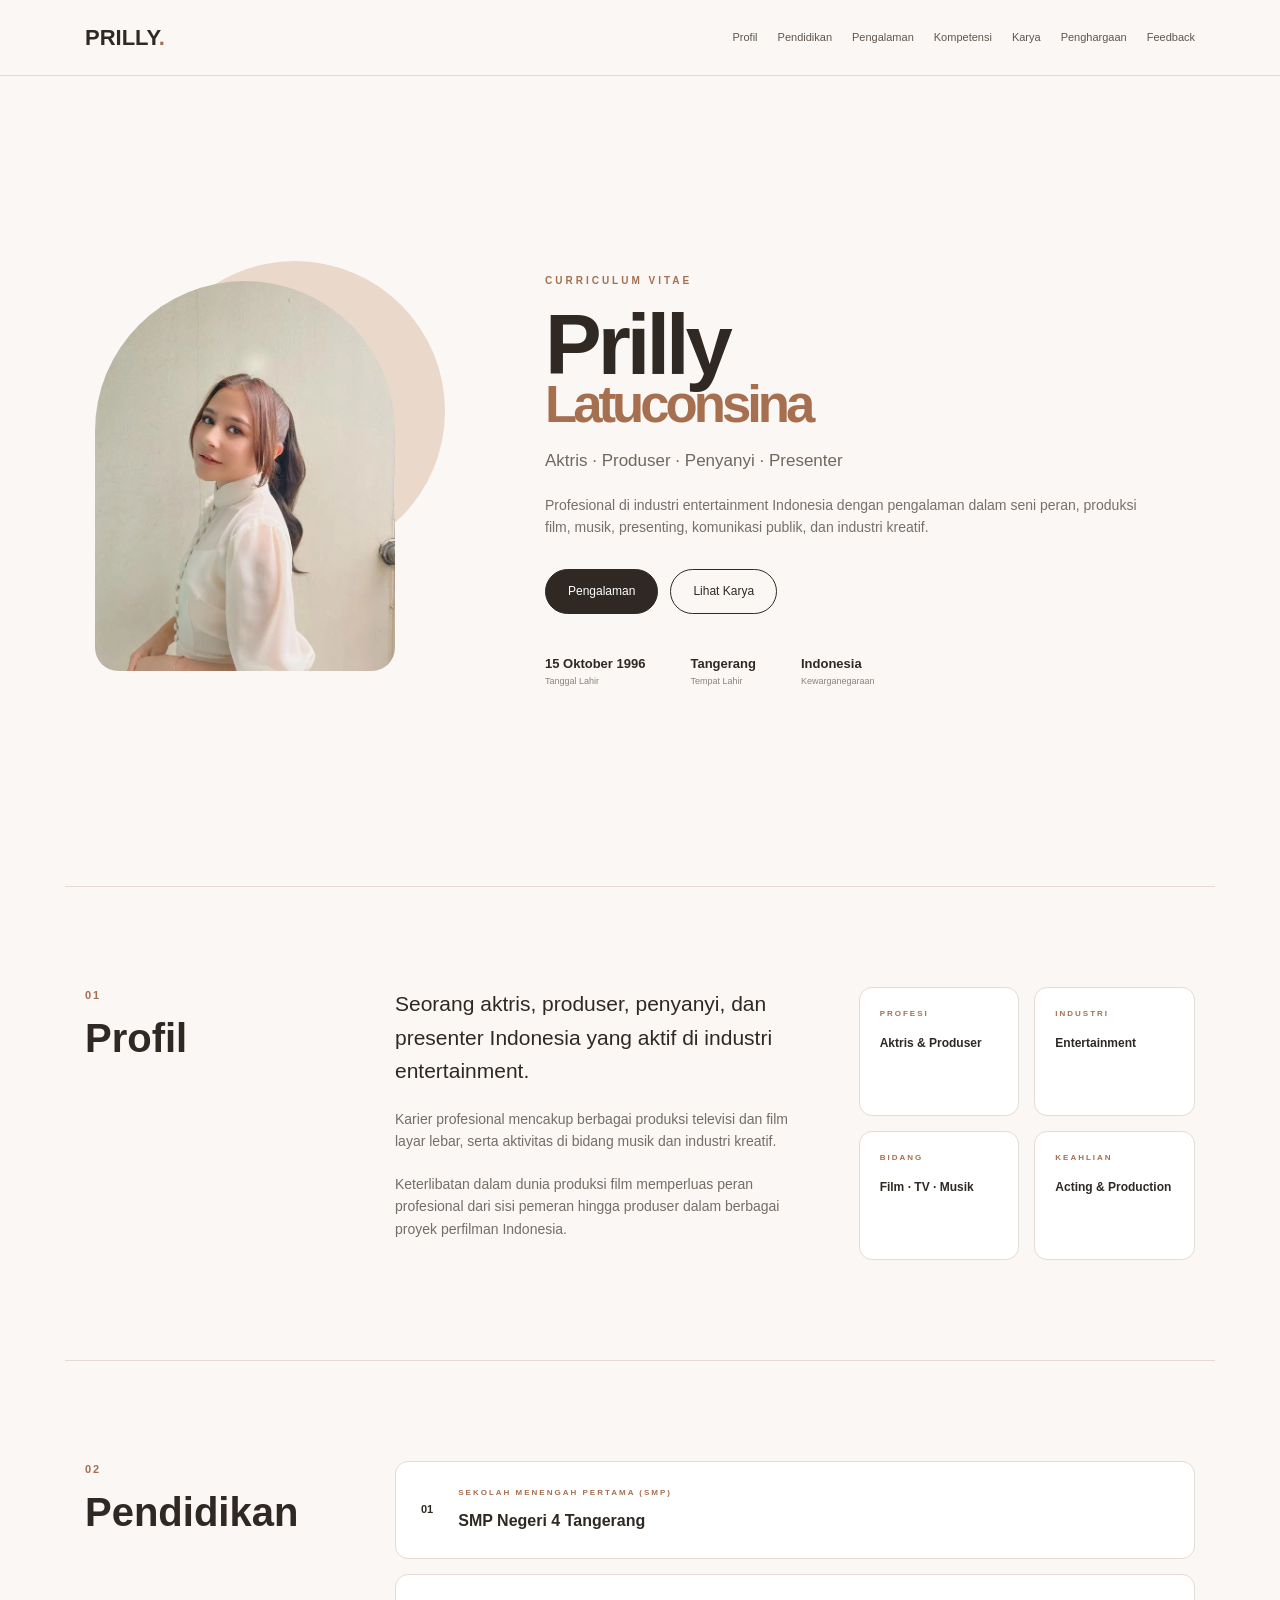
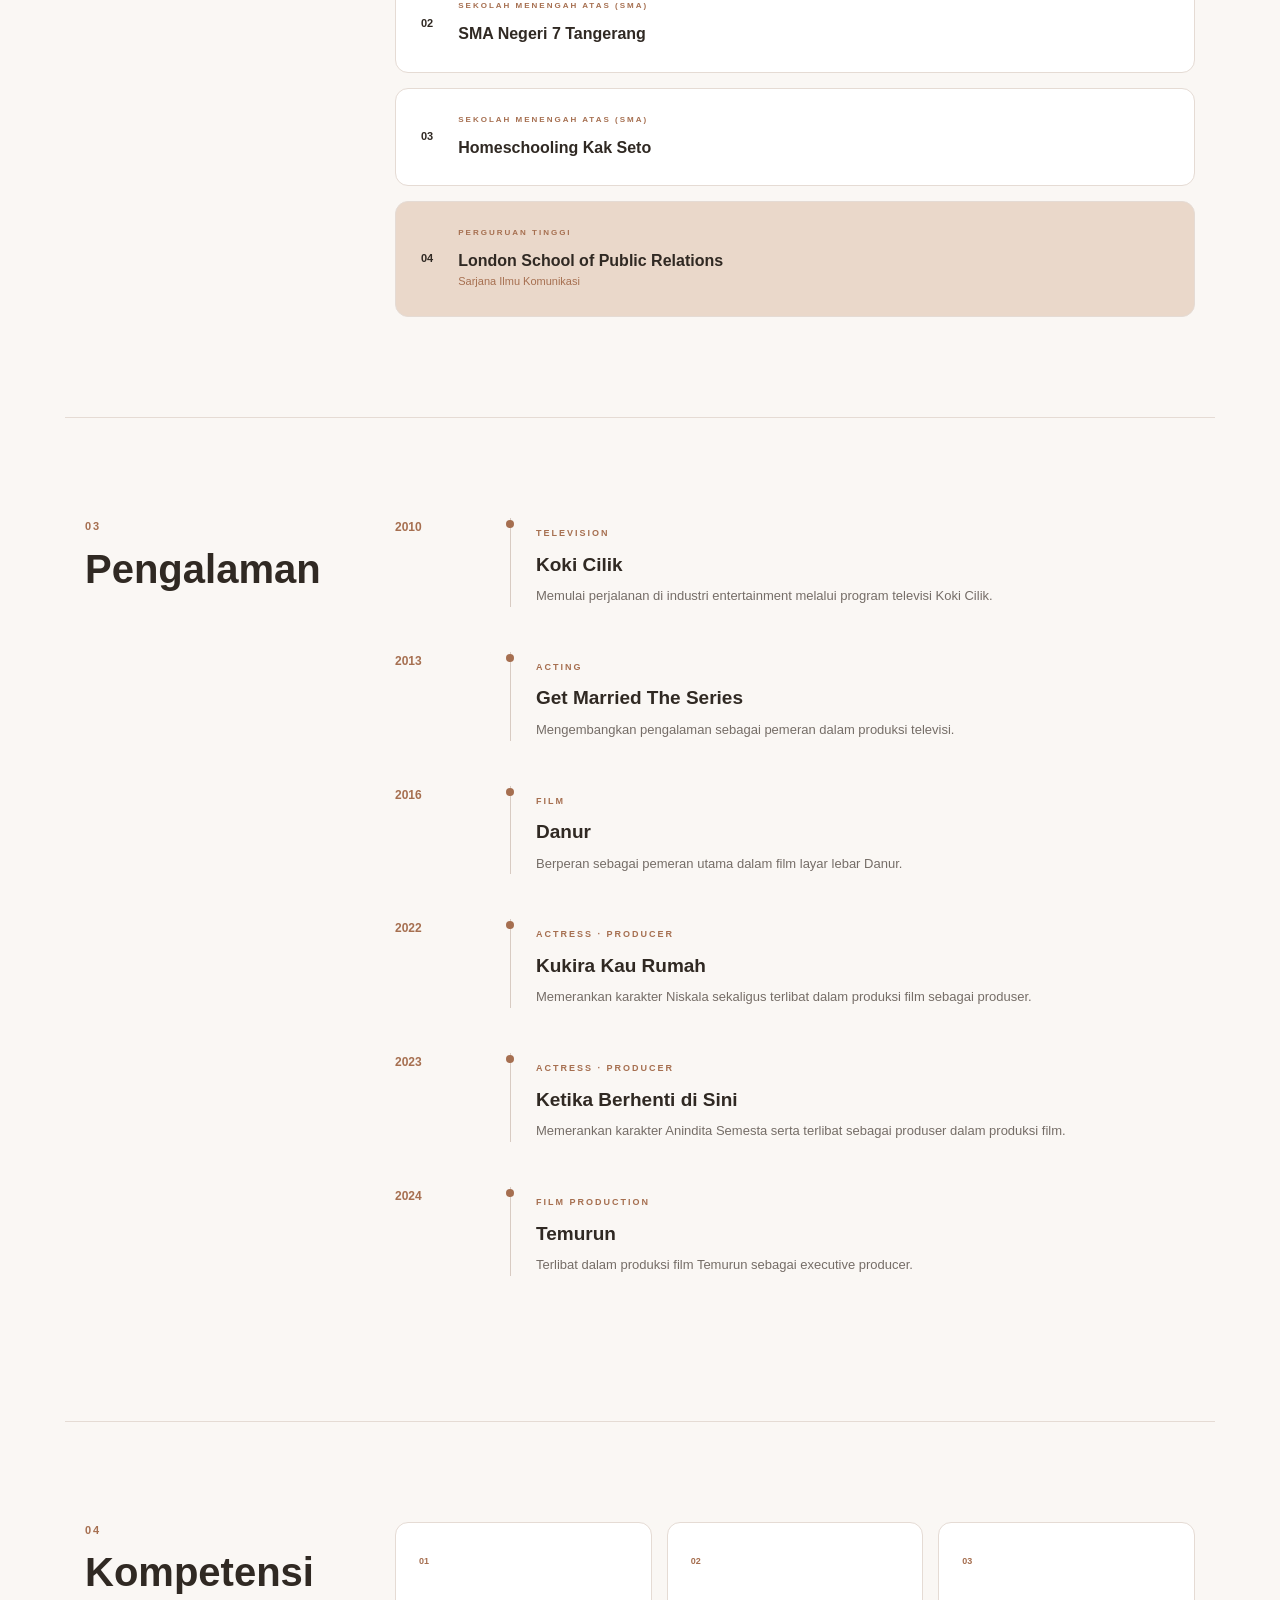
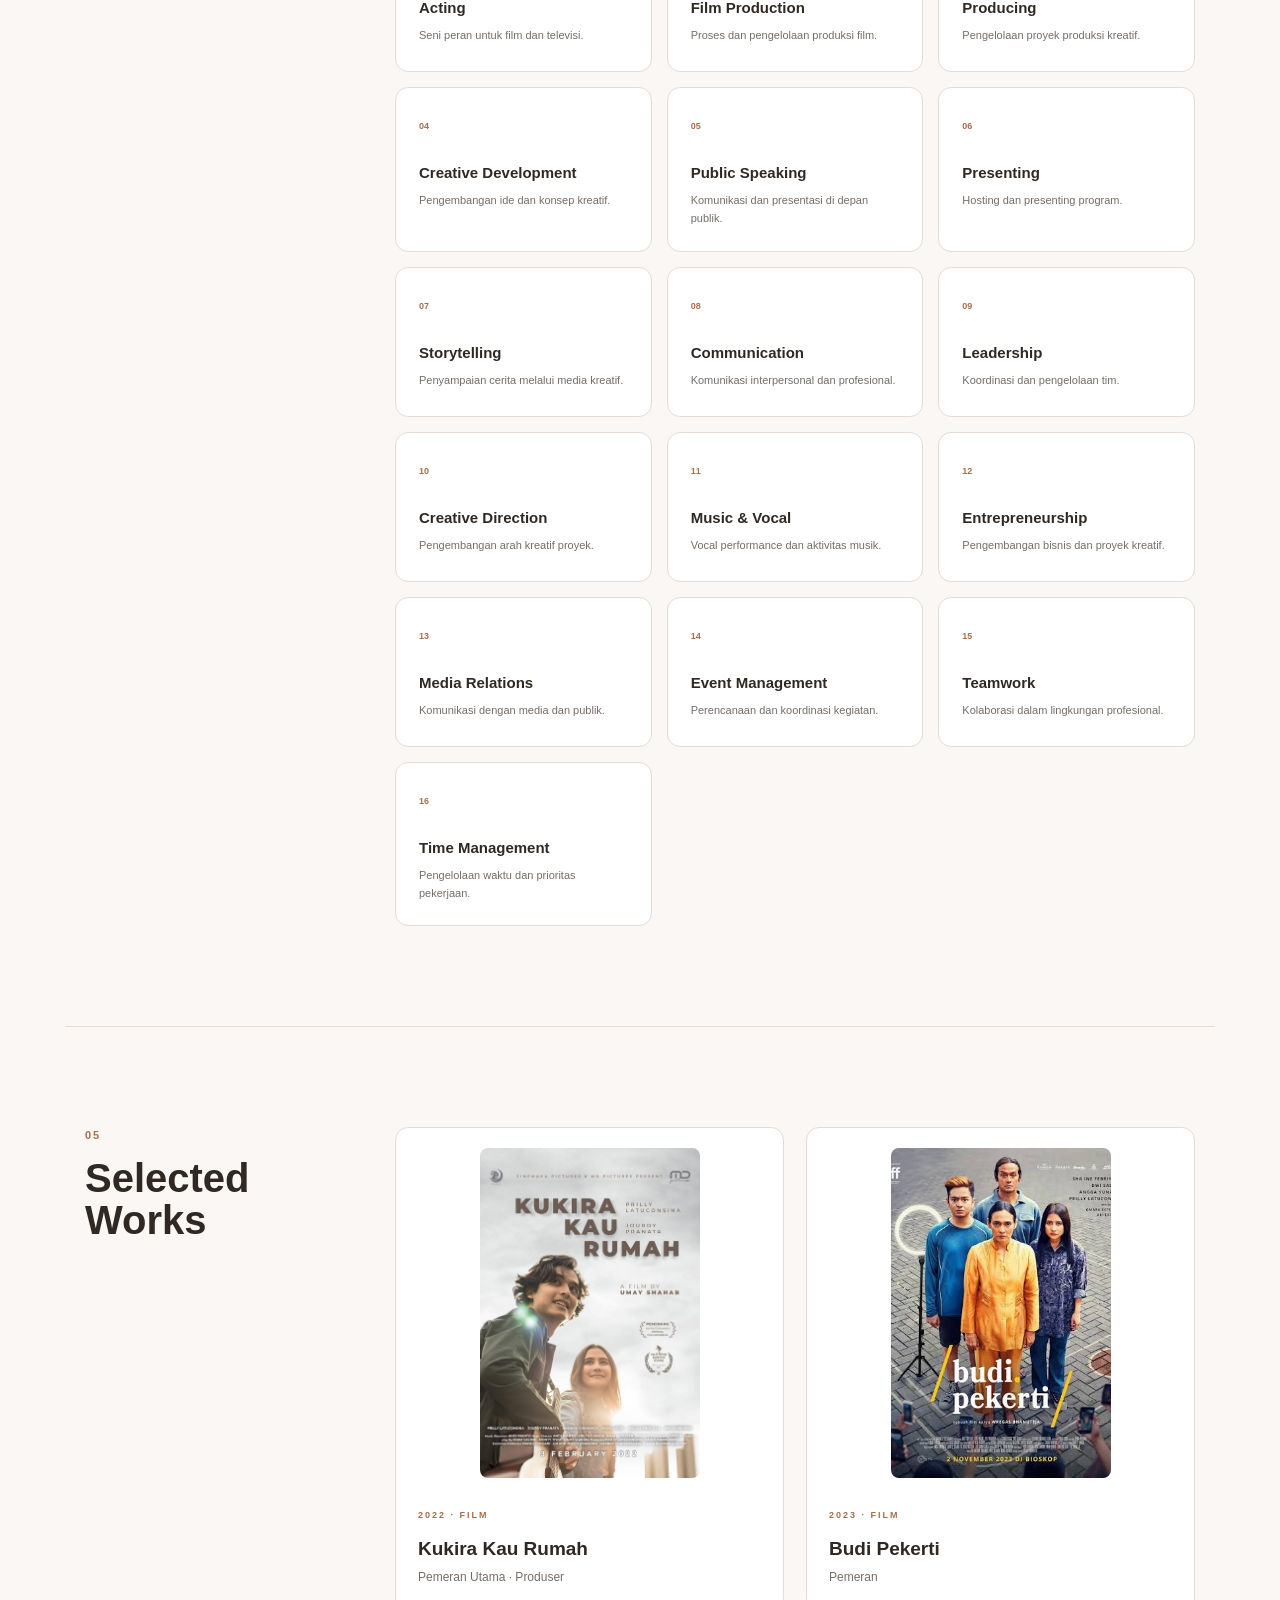
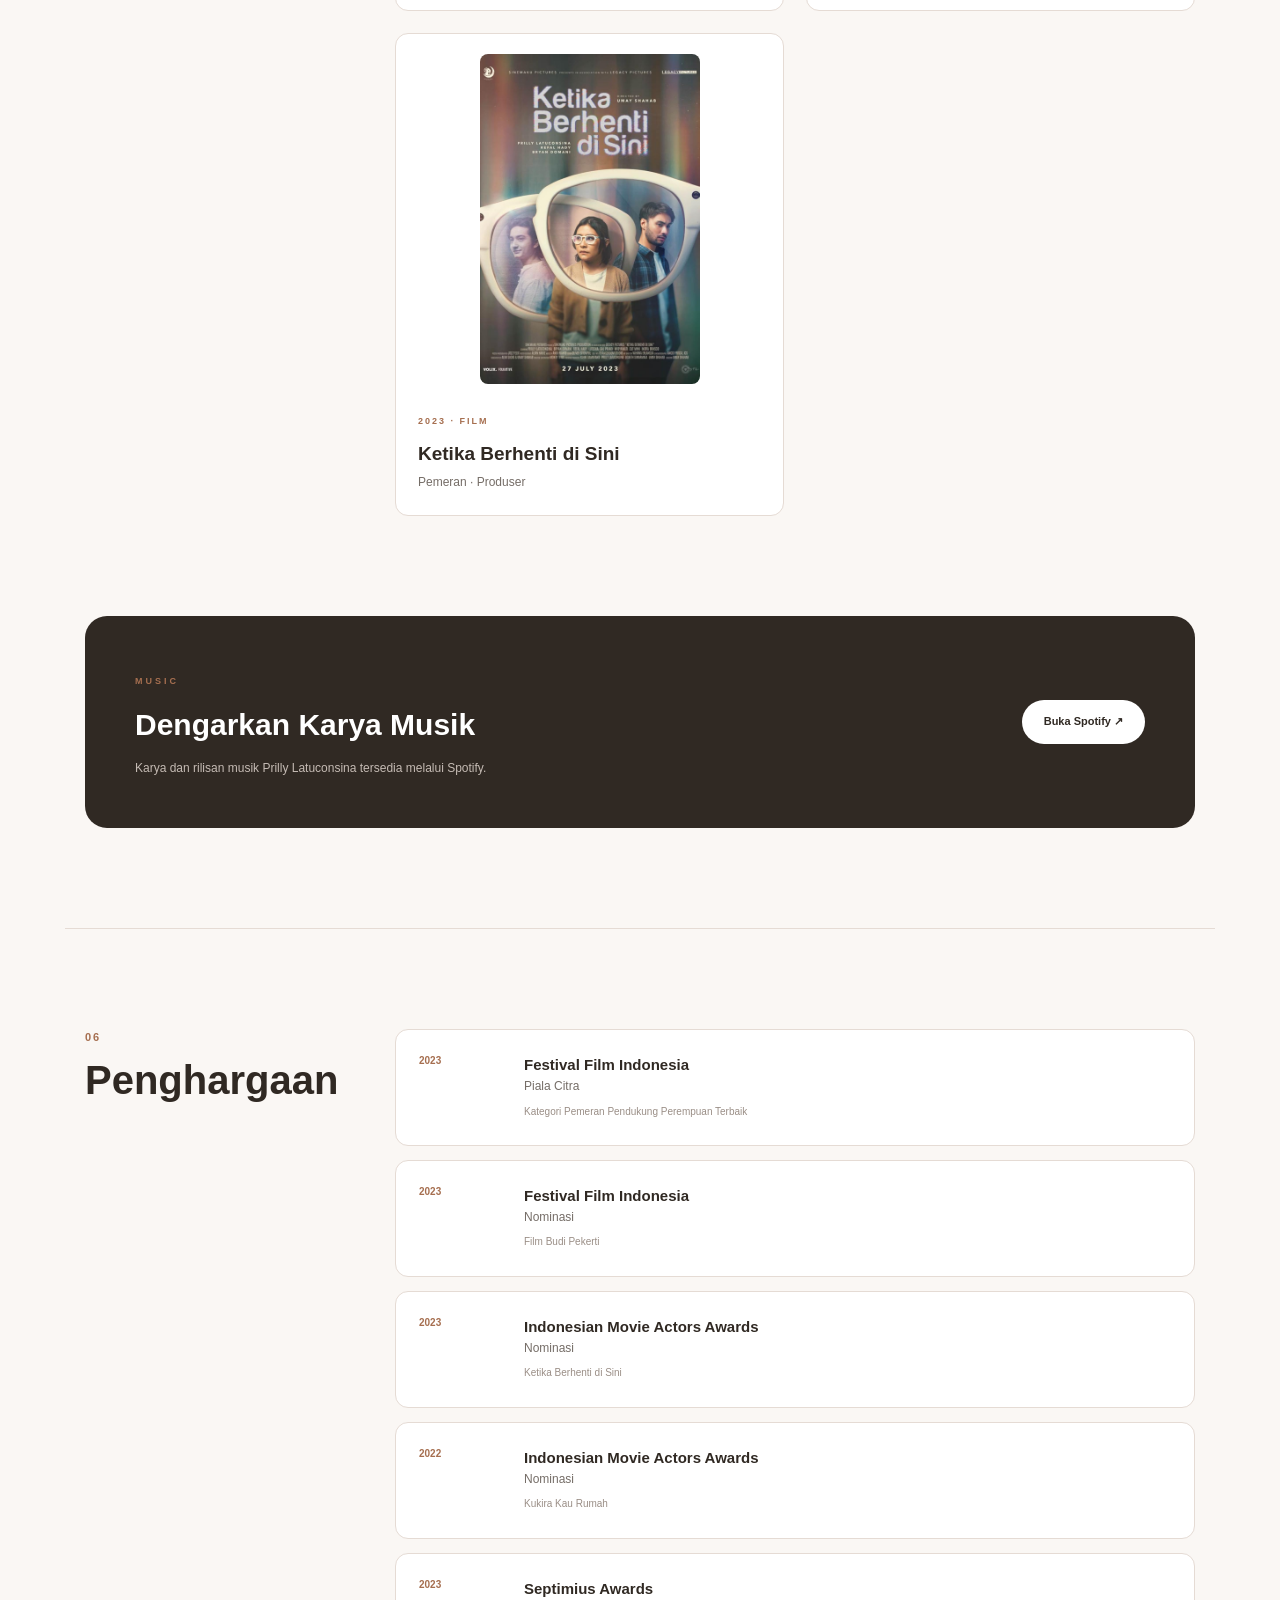
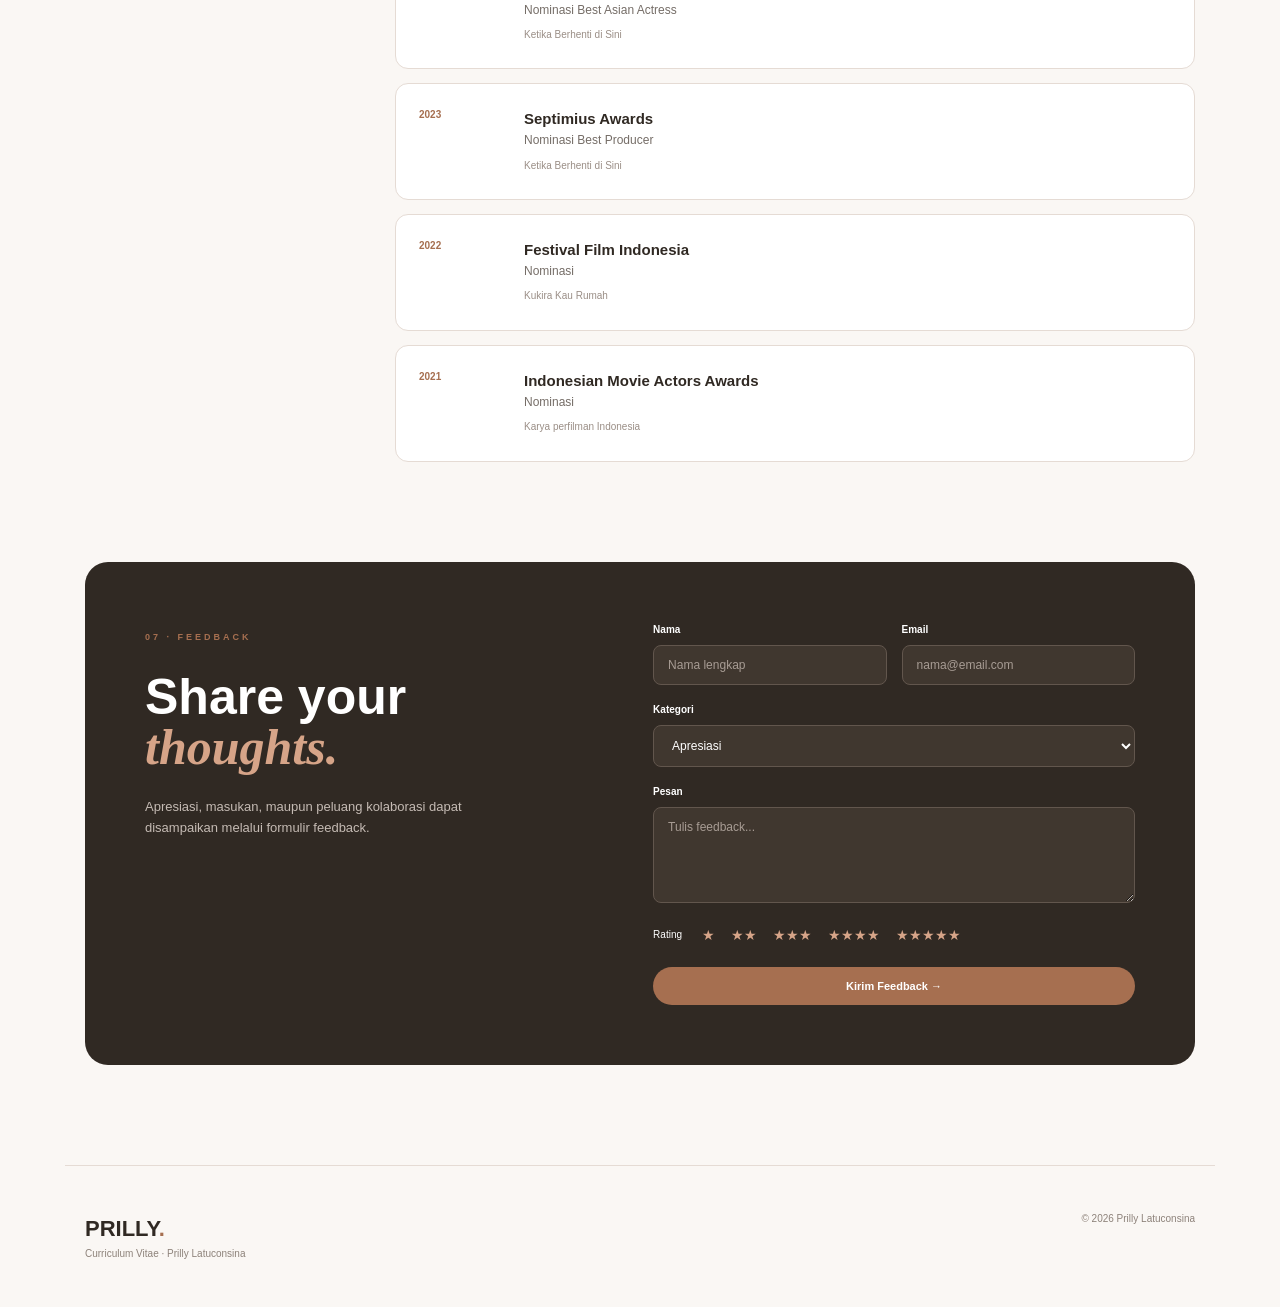
==== cv.html @ 5328cc20 "CV" ====
<!DOCTYPE html>
<html lang="id">
<head>
    <meta charset="UTF-8">
    <meta name="viewport" content="width=device-width, initial-scale=1.0">
    <title>Prilly Latuconsina - CV</title>
    <link rel="stylesheet" href="style.css">
</head>

<body>

<header>
    <nav>
        <a href="#" class="logo">PRILLY<span>.</span></a>

        <div class="menu">
            <a href="#profil">Profil</a>
            <a href="#pendidikan">Pendidikan</a>
            <a href="#pengalaman">Pengalaman</a>
            <a href="#kompetensi">Kompetensi</a>
            <a href="#karya">Karya</a>
            <a href="#penghargaan">Penghargaan</a>
            <a href="#feedback">Feedback</a>
        </div>
    </nav>
</header>


<main>

<section class="hero">

    <div class="hero-photo">
        <div class="circle"></div>
        <img src="prilly.jpg" alt="Prilly Latuconsina">
    </div>

    <div class="hero-content">
        <p class="label">CURRICULUM VITAE</p>

        <h1>
            Prilly
            <span>Latuconsina</span>
        </h1>

        <h2>Aktris · Produser · Penyanyi · Presenter</h2>

        <p>
            Profesional di industri entertainment Indonesia dengan pengalaman
            dalam seni peran, produksi film, musik, presenting, komunikasi publik,
            dan industri kreatif.
        </p>

        <div class="buttons">
            <a href="#pengalaman">Pengalaman</a>
            <a href="#karya">Lihat Karya</a>
        </div>

        <div class="data">
            <div>
                <b>15 Oktober 1996</b>
                <small>Tanggal Lahir</small>
            </div>

            <div>
                <b>Tangerang</b>
                <small>Tempat Lahir</small>
            </div>

            <div>
                <b>Indonesia</b>
                <small>Kewarganegaraan</small>
            </div>
        </div>
    </div>

</section>


<!-- PROFIL -->
<section class="section" id="profil">

    <div class="title">
        <span>01</span>
        <h2>Profil</h2>
    </div>

    <div class="profile">
        <div>
            <p class="big">
                Seorang aktris, produser, penyanyi,
                dan presenter Indonesia yang aktif di industri entertainment.
            </p>

            <p>
                Karier profesional mencakup berbagai produksi televisi dan
                film layar lebar, serta aktivitas di bidang musik dan industri kreatif.
            </p>

            <p>
                Keterlibatan dalam dunia produksi film memperluas peran profesional
                dari sisi pemeran hingga produser dalam berbagai proyek perfilman Indonesia.
            </p>
        </div>

        <div class="facts">
            <div>
                <span>PROFESI</span>
                <b>Aktris & Produser</b>
            </div>

            <div>
                <span>INDUSTRI</span>
                <b>Entertainment</b>
            </div>

            <div>
                <span>BIDANG</span>
                <b>Film · TV · Musik</b>
            </div>

            <div>
                <span>KEAHLIAN</span>
                <b>Acting & Production</b>
            </div>
        </div>
    </div>

</section>


<!-- PENDIDIKAN -->
<section class="section" id="pendidikan">

    <div class="title">
        <span>02</span>
        <h2>Pendidikan</h2>
    </div>

    <div class="education">

        <div class="education-item">
            <strong>01</strong>
            <div>
                <span>SEKOLAH MENENGAH PERTAMA (SMP)</span>
                <h3>SMP Negeri 4 Tangerang</h3>
            </div>
        </div>

        <div class="education-item">
            <strong>02</strong>
            <div>
                <span>SEKOLAH MENENGAH ATAS (SMA)</span>
                <h3>SMA Negeri 7 Tangerang</h3>
            </div>
        </div>

        <div class="education-item">
            <strong>03</strong>
            <div>
                <span>SEKOLAH MENENGAH ATAS (SMA)</span>
                <h3>Homeschooling Kak Seto</h3>
            </div>
        </div>

        <div class="education-item active">
            <strong>04</strong>
            <div>
                <span>PERGURUAN TINGGI</span>
                <h3>London School of Public Relations</h3>
                <p>Sarjana Ilmu Komunikasi</p>
            </div>
        </div>

    </div>

</section>


<!-- PENGALAMAN -->
<section class="section" id="pengalaman">

    <div class="title">
        <span>03</span>
        <h2>Pengalaman</h2>
    </div>

    <div class="timeline">

        <div class="experience">
            <b>2010</b>
            <i></i>
            <div>
                <span>TELEVISION</span>
                <h3>Koki Cilik</h3>
                <p>
                    Memulai perjalanan di industri entertainment
                    melalui program televisi Koki Cilik.
                </p>
            </div>
        </div>

        <div class="experience">
            <b>2013</b>
            <i></i>
            <div>
                <span>ACTING</span>
                <h3>Get Married The Series</h3>
                <p>
                    Mengembangkan pengalaman sebagai pemeran
                    dalam produksi televisi.
                </p>
            </div>
        </div>

        <div class="experience">
            <b>2016</b>
            <i></i>
            <div>
                <span>FILM</span>
                <h3>Danur</h3>
                <p>
                    Berperan sebagai pemeran utama dalam film layar lebar Danur.
                </p>
            </div>
        </div>

        <div class="experience">
            <b>2022</b>
            <i></i>
            <div>
                <span>ACTRESS · PRODUCER</span>
                <h3>Kukira Kau Rumah</h3>
                <p>
                    Memerankan karakter Niskala sekaligus terlibat dalam produksi
                    film sebagai produser.
                </p>
            </div>
        </div>

        <div class="experience">
            <b>2023</b>
            <i></i>
            <div>
                <span>ACTRESS · PRODUCER</span>
                <h3>Ketika Berhenti di Sini</h3>
                <p>
                    Memerankan karakter Anindita Semesta serta terlibat
                    sebagai produser dalam produksi film.
                </p>
            </div>
        </div>

        <div class="experience">
            <b>2024</b>
            <i></i>
            <div>
                <span>FILM PRODUCTION</span>
                <h3>Temurun</h3>
                <p>
                    Terlibat dalam produksi film Temurun sebagai executive producer.
                </p>
            </div>
        </div>

    </div>

</section>


<!-- KOMPETENSI -->
<section class="section" id="kompetensi">

    <div class="title">
        <span>04</span>
        <h2>Kompetensi</h2>
    </div>

    <div class="skills">

        <div><span>01</span><h3>Acting</h3><p>Seni peran untuk film dan televisi.</p></div>
        <div><span>02</span><h3>Film Production</h3><p>Proses dan pengelolaan produksi film.</p></div>
        <div><span>03</span><h3>Producing</h3><p>Pengelolaan proyek produksi kreatif.</p></div>
        <div><span>04</span><h3>Creative Development</h3><p>Pengembangan ide dan konsep kreatif.</p></div>
        <div><span>05</span><h3>Public Speaking</h3><p>Komunikasi dan presentasi di depan publik.</p></div>
        <div><span>06</span><h3>Presenting</h3><p>Hosting dan presenting program.</p></div>
        <div><span>07</span><h3>Storytelling</h3><p>Penyampaian cerita melalui media kreatif.</p></div>
        <div><span>08</span><h3>Communication</h3><p>Komunikasi interpersonal dan profesional.</p></div>
        <div><span>09</span><h3>Leadership</h3><p>Koordinasi dan pengelolaan tim.</p></div>
        <div><span>10</span><h3>Creative Direction</h3><p>Pengembangan arah kreatif proyek.</p></div>
        <div><span>11</span><h3>Music & Vocal</h3><p>Vocal performance dan aktivitas musik.</p></div>
        <div><span>12</span><h3>Entrepreneurship</h3><p>Pengembangan bisnis dan proyek kreatif.</p></div>
        <div><span>13</span><h3>Media Relations</h3><p>Komunikasi dengan media dan publik.</p></div>
        <div><span>14</span><h3>Event Management</h3><p>Perencanaan dan koordinasi kegiatan.</p></div>
        <div><span>15</span><h3>Teamwork</h3><p>Kolaborasi dalam lingkungan profesional.</p></div>
        <div><span>16</span><h3>Time Management</h3><p>Pengelolaan waktu dan prioritas pekerjaan.</p></div>

    </div>

</section>


<!-- KARYA -->
<section class="section" id="karya">

    <div class="title">
        <span>05</span>
        <h2>Selected Works</h2>
    </div>

    <div class="works">

        <div class="work">
            <img src="kukira-kau-rumah.jpg" alt="Poster Kukira Kau Rumah">

            <div>
                <span>2022 · FILM</span>
                <h3>Kukira Kau Rumah</h3>
                <p>Pemeran Utama · Produser</p>
            </div>
        </div>

        <div class="work">
            <img src="budi-pekerti.jpg" alt="Poster Budi Pekerti">

            <div>
                <span>2023 · FILM</span>
                <h3>Budi Pekerti</h3>
                <p>Pemeran</p>
            </div>
        </div>

        <div class="work">
            <img src="ketika-berhenti-di-sini.jpg" alt="Poster Ketika Berhenti di Sini">

            <div>
                <span>2023 · FILM</span>
                <h3>Ketika Berhenti di Sini</h3>
                <p>Pemeran · Produser</p>
            </div>
        </div>

    </div>

</section>


<!-- MUSIK -->
<section class="music">

    <div>
        <span>MUSIC</span>
        <h2>Dengarkan Karya Musik</h2>
        <p>
            Karya dan rilisan musik Prilly Latuconsina tersedia melalui Spotify.
        </p>
    </div>

    <a href="https://open.spotify.com/artist/2ZMfLZnfHC3oXgvA3kKFwi"
       target="_blank">
        Buka Spotify ↗
    </a>

</section>


<!-- PENGHARGAAN -->
<section class="section" id="penghargaan">

    <div class="title">
        <span>06</span>
        <h2>Penghargaan</h2>
    </div>

    <div class="awards">

        <div>
            <span>2023</span>
            <article>
                <h3>Festival Film Indonesia</h3>
                <p>Piala Citra</p>
                <small>Kategori Pemeran Pendukung Perempuan Terbaik</small>
            </article>
        </div>

        <div>
            <span>2023</span>
            <article>
                <h3>Festival Film Indonesia</h3>
                <p>Nominasi</p>
                <small>Film Budi Pekerti</small>
            </article>
        </div>

        <div>
            <span>2023</span>
            <article>
                <h3>Indonesian Movie Actors Awards</h3>
                <p>Nominasi</p>
                <small>Ketika Berhenti di Sini</small>
            </article>
        </div>

        <div>
            <span>2022</span>
            <article>
                <h3>Indonesian Movie Actors Awards</h3>
                <p>Nominasi</p>
                <small>Kukira Kau Rumah</small>
            </article>
        </div>

        <div>
            <span>2023</span>
            <article>
                <h3>Septimius Awards</h3>
                <p>Nominasi Best Asian Actress</p>
                <small>Ketika Berhenti di Sini</small>
            </article>
        </div>

        <div>
            <span>2023</span>
            <article>
                <h3>Septimius Awards</h3>
                <p>Nominasi Best Producer</p>
                <small>Ketika Berhenti di Sini</small>
            </article>
        </div>

        <div>
            <span>2022</span>
            <article>
                <h3>Festival Film Indonesia</h3>
                <p>Nominasi</p>
                <small>Kukira Kau Rumah</small>
            </article>
        </div>

        <div>
            <span>2021</span>
            <article>
                <h3>Indonesian Movie Actors Awards</h3>
                <p>Nominasi</p>
                <small>Karya perfilman Indonesia</small>
            </article>
        </div>

    </div>

</section>


<!-- FEEDBACK -->
<section class="feedback" id="feedback">

    <div class="feedback-text">
        <span>07 · FEEDBACK</span>
        <h2>Share your <em>thoughts.</em></h2>

        <p>
            Apresiasi, masukan, maupun peluang kolaborasi dapat disampaikan
            melalui formulir feedback.
        </p>
    </div>

    <form>

        <div class="input-row">

            <div class="input-group">
                <label for="nama">Nama</label>
                <input type="text" id="nama" placeholder="Nama lengkap">
            </div>

            <div class="input-group">
                <label for="email">Email</label>
                <input type="email" id="email" placeholder="nama@email.com">
            </div>

        </div>

        <div class="input-group">
            <label for="kategori">Kategori</label>

            <select id="kategori">
                <option>Apresiasi</option>
                <option>Saran</option>
                <option>Kolaborasi</option>
                <option>Lainnya</option>
            </select>
        </div>

        <div class="input-group">
            <label for="pesan">Pesan</label>

            <textarea id="pesan" rows="5"
                placeholder="Tulis feedback..."></textarea>
        </div>

        <div class="rating">
            <span>Rating</span>

            <input type="radio" id="r1" name="rating" value="1">
            <label for="r1">★</label>

            <input type="radio" id="r2" name="rating" value="2">
            <label for="r2">★★</label>

            <input type="radio" id="r3" name="rating" value="3">
            <label for="r3">★★★</label>

            <input type="radio" id="r4" name="rating" value="4">
            <label for="r4">★★★★</label>

            <input type="radio" id="r5" name="rating" value="5">
            <label for="r5">★★★★★</label>
        </div>

        <button type="submit">Kirim Feedback →</button>

    </form>

</section>

</main>


<footer>
    <div>
        <h2>PRILLY<span>.</span></h2>
        <p>Curriculum Vitae · Prilly Latuconsina</p>
    </div>

    <p>© 2026 Prilly Latuconsina</p>
</footer>

</body>
</html>
---- style.css ----
* {
    margin: 0;
    padding: 0;
    box-sizing: border-box;
}

html {
    scroll-behavior: smooth;
}

body {
    font-family: Arial, sans-serif;
    background: #faf7f4;
    color: #302923;
    line-height: 1.6;
    overflow-x: hidden;
}

a {
    text-decoration: none;
    color: inherit;
}

img {
    display: block;
    max-width: 100%;
}

span {
    color: #a66f50;
}

/* NAVBAR */

header {
    position: sticky;
    top: 0;
    z-index: 10;
    background: #faf7f4;
    border-bottom: 1px solid #e5dbd4;
}

nav {
    max-width: 1150px;
    margin: auto;
    padding: 20px;
    display: flex;
    justify-content: space-between;
    align-items: center;
}

.logo {
    font-size: 22px;
    font-weight: bold;
}

.menu {
    display: flex;
    gap: 20px;
    flex-wrap: wrap;
    justify-content: center;
}

.menu a {
    font-size: 11px;
    color: #5f554e;
    transition: 0.2s;
}

.menu a:hover {
    color: #a66f50;
}

/* HERO */

.hero {
    max-width: 1150px;
    min-height: 90vh;
    margin: auto;
    padding: 80px 20px;
    display: flex;
    align-items: center;
    gap: 100px;
}

.hero-photo {
    width: 360px;
    height: 440px;
    position: relative;
    flex-shrink: 0;
    transition: 0.3s ease;
}

.hero-photo img {
    width: 300px;
    height: 390px;
    position: absolute;
    top: 20px;
    left: 10px;
    z-index: 2;
    object-fit: cover;
    border-radius: 160px 160px 25px 25px;
}

.circle {
    width: 300px;
    height: 300px;
    position: absolute;
    top: 0;
    right: 0;
    background: #ead8ca;
    border-radius: 50%;
}

.hero-photo:hover {
    transform: translateY(-8px) scale(1.02);
}

.hero-content {
    max-width: 620px;
}

.label {
    color: #a66f50;
    font-size: 10px;
    letter-spacing: 3px;
    font-weight: bold;
}

.hero h1 {
    margin: 20px 0;
    font-size: 85px;
    line-height: 0.85;
    letter-spacing: -4px;
}

.hero h1 span {
    display: block;
    font-size: 0.62em;
}

.hero h2 {
    color: #706760;
    font-size: 17px;
    font-weight: normal;
}

.hero-content > p:not(.label) {
    margin-top: 20px;
    color: #786f69;
    font-size: 14px;
}

.buttons {
    margin-top: 30px;
    display: flex;
    gap: 12px;
}

.buttons a {
    padding: 12px 22px;
    border-radius: 30px;
    font-size: 12px;
    border: 1px solid #302923;
    transition: 0.3s;
}

.buttons a:first-child {
    color: white;
    background: #302923;
}

.buttons a:hover {
    color: white;
    background: #a66f50;
    border-color: #a66f50;
    transform: translateY(-3px);
}

.data {
    margin-top: 40px;
    display: flex;
    gap: 45px;
}

.data div {
    display: flex;
    flex-direction: column;
}

.data b {
    font-size: 13px;
}

.data small {
    color: #8d827a;
    font-size: 9px;
}

/* SECTION */

.section {
    max-width: 1150px;
    margin: auto;
    padding: 100px 20px;
    display: grid;
    grid-template-columns: 240px minmax(0, 1fr);
    gap: 70px;
    border-top: 1px solid #e5dbd4;
}

.title span {
    display: block;
    margin-bottom: 12px;
    font-size: 11px;
    font-weight: bold;
    letter-spacing: 2px;
}

.title h2 {
    font-size: 40px;
    line-height: 1.05;
}

/* PROFIL */

.profile {
    display: grid;
    grid-template-columns: 1.2fr 1fr;
    gap: 60px;
}

.profile p {
    margin-bottom: 20px;
    color: #756d67;
    font-size: 14px;
}

.profile .big {
    color: #302923;
    font-size: 21px;
}

.facts {
    display: grid;
    grid-template-columns: 1fr 1fr;
    gap: 15px;
}

.facts div {
    padding: 20px;
    background: white;
    border: 1px solid #e5dbd4;
    border-radius: 13px;
    transition: 0.3s ease;
}

.facts div:hover {
    transform: translateY(-8px);
    box-shadow: 0 15px 30px rgba(48, 41, 35, 0.12);
    border-color: #c28c6c;
}

.facts span {
    display: block;
    margin-bottom: 8px;
    font-size: 8px;
    letter-spacing: 2px;
    font-weight: bold;
}

.facts b {
    font-size: 12px;
}

/* PENDIDIKAN */

.education {
    display: flex;
    flex-direction: column;
    gap: 15px;
}

.education-item {
    padding: 25px;
    display: flex;
    align-items: center;
    gap: 25px;
    background: white;
    border: 1px solid #e5dbd4;
    border-radius: 13px;
    transition: 0.3s ease;
}

.education-item:hover {
    transform: translateX(8px);
    box-shadow: 0 15px 30px rgba(48, 41, 35, 0.12);
    border-color: #c28c6c;
}

.education-item.active {
    background: #ead8ca;
}

.education-item strong {
    font-size: 11px;
}

.education-item span {
    display: block;
    margin-bottom: 8px;
    font-size: 8px;
    letter-spacing: 2px;
    font-weight: bold;
}

.education-item h3 {
    font-size: 16px;
}

.education-item p {
    color: #a66f50;
    font-size: 11px;
}

/* PENGALAMAN */

.timeline {
    display: flex;
    flex-direction: column;
}

.experience {
    display: grid;
    grid-template-columns: 90px 1px minmax(0, 1fr);
    gap: 25px;
    padding-bottom: 45px;
}

.experience > b {
    color: #a66f50;
    font-size: 12px;
}

.experience > i {
    width: 1px;
    background: #d8cbc2;
    position: relative;
}

.experience > i:before {
    content: "";
    width: 8px;
    height: 8px;
    position: absolute;
    top: 2px;
    left: -4px;
    background: #a66f50;
    border-radius: 50%;
}

.experience span {
    font-size: 9px;
    letter-spacing: 2px;
    font-weight: bold;
}

.experience h3 {
    margin: 6px 0;
    font-size: 19px;
}

.experience p {
    color: #756d67;
    font-size: 13px;
}

/* KOMPETENSI */

.skills {
    display: grid;
    grid-template-columns: repeat(3, 1fr);
    gap: 15px;
}

.skills div {
    min-height: 150px;
    padding: 23px;
    background: white;
    border: 1px solid #e5dbd4;
    border-radius: 13px;
    transition: 0.3s ease;
}

.skills div:hover {
    transform: translateY(-8px);
    box-shadow: 0 15px 30px rgba(48, 41, 35, 0.12);
    border-color: #c28c6c;
}

.skills span {
    font-size: 9px;
    font-weight: bold;
}

.skills h3 {
    margin: 25px 0 7px;
    font-size: 15px;
}

.skills p {
    color: #756d67;
    font-size: 11px;
}

/* SELECTED WORKS */

.works {
    display: grid;
    grid-template-columns: 1fr 1fr;
    gap: 22px;
}

.work {
    overflow: hidden;
    background: white;
    border: 1px solid #e5dbd4;
    border-radius: 13px;
    transition: 0.3s ease;
}

.work:hover {
    transform: translateY(-8px);
    box-shadow: 0 18px 35px rgba(48, 41, 35, 0.15);
    border-color: #c28c6c;
}

.work img {
    width: 220px;
    height: 330px;
    margin: 20px auto 0;
    object-fit: cover;
    border-radius: 8px;
    transition: 0.3s ease;
}

.work:hover img {
    transform: scale(1.03);
}

.work div {
    padding: 22px;
}

.work span {
    font-size: 9px;
    letter-spacing: 2px;
    font-weight: bold;
}

.work h3 {
    margin: 8px 0 4px;
    font-size: 19px;
}

.work p {
    color: #756d67;
    font-size: 12px;
}

/* MUSIC */

.music {
    max-width: 1110px;
    margin: 0 auto 100px;
    padding: 50px;
    display: flex;
    align-items: center;
    justify-content: space-between;
    gap: 30px;
    color: white;
    background: #302923;
    border-radius: 22px;
    transition: 0.3s ease;
}

.music:hover {
    transform: translateY(-8px);
    box-shadow: 0 18px 35px rgba(48, 41, 35, 0.18);
}

.music span {
    font-size: 9px;
    letter-spacing: 3px;
    font-weight: bold;
}

.music h2 {
    margin: 10px 0;
    font-size: 30px;
}

.music p {
    color: #c5bbb4;
    font-size: 12px;
}

.music a {
    padding: 13px 22px;
    flex-shrink: 0;
    color: #302923;
    background: white;
    border-radius: 30px;
    font-size: 11px;
    font-weight: bold;
    transition: 0.3s ease;
}

.music a:hover {
    color: white;
    background: #a66f50;
    transform: scale(1.05);
}

/* PENGHARGAAN */

.awards {
    display: flex;
    flex-direction: column;
    gap: 14px;
}

.awards > div {
    padding: 23px;
    display: grid;
    grid-template-columns: 80px minmax(0, 1fr);
    gap: 25px;
    background: white;
    border: 1px solid #e5dbd4;
    border-radius: 13px;
    transition: 0.3s ease;
}

.awards > div:hover {
    transform: translateX(8px);
    box-shadow: 0 15px 30px rgba(48, 41, 35, 0.12);
    border-color: #c28c6c;
}

.awards > div > span {
    font-size: 10px;
    font-weight: bold;
}

.awards h3 {
    font-size: 15px;
}

.awards p {
    color: #756d67;
    font-size: 12px;
}

.awards small {
    color: #9a8e86;
    font-size: 10px;
}

/* FEEDBACK */

.feedback {
    max-width: 1110px;
    margin: 0 auto 100px;
    padding: 60px;
    display: grid;
    grid-template-columns: minmax(0, 1fr) minmax(0, 1.1fr);
    gap: 70px;
    color: white;
    background: #302923;
    border-radius: 23px;
    overflow: hidden;
    transition: 0.3s ease;
}

.feedback:hover {
    transform: translateY(-8px);
    box-shadow: 0 20px 45px rgba(48, 41, 35, 0.18);
}

.feedback-text {
    min-width: 0;
}

.feedback-text > span {
    font-size: 9px;
    letter-spacing: 3px;
    font-weight: bold;
}

.feedback-text h2 {
    margin: 25px 0;
    font-size: 50px;
    line-height: 1;
}

.feedback-text em {
    color: #d6a488;
    font-family: Georgia, serif;
}

.feedback-text p {
    max-width: 390px;
    color: #c5bbb4;
    font-size: 13px;
}

form {
    width: 100%;
    min-width: 0;
    display: flex;
    flex-direction: column;
    gap: 17px;
}

.input-row {
    width: 100%;
    display: grid;
    grid-template-columns: 1fr 1fr;
    gap: 15px;
}

.input-group {
    width: 100%;
    min-width: 0;
    display: flex;
    flex-direction: column;
    gap: 7px;
}

.input-group label {
    font-size: 10px;
    font-weight: bold;
}

input,
textarea,
select {
    width: 100%;
    max-width: 100%;
    min-width: 0;
    padding: 12px 14px;
    outline: none;
    color: white;
    background: #40372f;
    border: 1px solid #62564d;
    border-radius: 8px;
    font-size: 12px;
    font-family: Arial, sans-serif;
    transition: 0.25s ease;
}

input:hover,
textarea:hover,
select:hover {
    border-color: #d6a488;
    transform: scale(1.01);
}

textarea {
    resize: vertical;
}

input::placeholder,
textarea::placeholder {
    color: #a79c94;
}

input:focus,
textarea:focus,
select:focus {
    border-color: #d6a488;
}

/* RATING */

.rating {
    display: flex;
    align-items: center;
    gap: 8px;
    flex-wrap: wrap;
}

.rating > span {
    margin-right: 8px;
    color: white;
    font-size: 10px;
}

.rating input {
    display: none;
}

.rating label {
    color: #d6a488;
    font-size: 14px;
    cursor: pointer;
    padding: 4px;
    transition: 0.2s;
}

.rating label:hover {
    transform: scale(1.1);
    color: #f2b28f;
}

/* pilihan yang sudah diklik */
.rating input:checked + label {
    color: #f2b28f;
    transform: scale(1.1);
}

/* BUTTON */

button {
    width: 100%;
    padding: 13px;
    color: white;
    background: #a66f50;
    border: 0;
    border-radius: 30px;
    cursor: pointer;
    font-size: 11px;
    font-weight: bold;
    transition: 0.3s ease;
}

button:hover {
    background: #c28c6c;
    transform: translateY(-3px);
}

/* FOOTER */

footer {
    max-width: 1150px;
    margin: auto;
    padding: 45px 20px;
    display: flex;
    justify-content: space-between;
    gap: 30px;
    border-top: 1px solid #e5dbd4;
}

footer h2 {
    font-size: 22px;
}

footer p {
    color: #8d827a;
    font-size: 10px;
}

/* TABLET */

@media (max-width: 1000px) {

    .hero {
        gap: 50px;
    }

    .hero h1 {
        font-size: 65px;
    }

    .section {
        grid-template-columns: 1fr;
        gap: 40px;
    }

    .skills {
        grid-template-columns: 1fr 1fr;
    }
}

/* HP */

@media (max-width: 700px) {

    nav {
        flex-direction: column;
        gap: 15px;
    }

    .menu {
        gap: 10px;
    }

    /* HERO */

    .hero {
        min-height: auto;
        padding: 60px 20px;
        flex-direction: column;
        text-align: center;
    }

    .hero-photo {
        transform: scale(0.8);
        margin-bottom: -40px;
    }

    .hero-photo:hover {
        transform: scale(0.82);
    }

    .hero h1 {
        font-size: 58px;
    }

    .buttons {
        justify-content: center;
        flex-wrap: wrap;
    }

    .data {
        justify-content: center;
        gap: 25px;
        flex-wrap: wrap;
    }

    /* SECTION */

    .section {
        padding: 70px 20px;
    }

    /* PROFIL */

    .profile,
    .facts {
        grid-template-columns: 1fr;
    }

    /* EXPERIENCE */

    .experience {
        grid-template-columns: 55px 1px minmax(0, 1fr);
        gap: 15px;
    }

    /* KOMPETENSI */

    .skills {
        grid-template-columns: 1fr;
    }

    /* SELECTED WORKS */

    .works {
        grid-template-columns: 1fr;
    }

    .work img {
        width: 210px;
        height: 315px;
    }

    /* MUSIC */

    .music {
        width: auto;
        margin: 0 20px 70px;
        padding: 35px 25px;
        flex-direction: column;
        align-items: flex-start;
    }

    /* PENGHARGAAN */

    .awards > div {
        grid-template-columns: 55px minmax(0, 1fr);
        gap: 15px;
    }

    /* FEEDBACK */

    .feedback {
        width: auto;
        max-width: calc(100% - 40px);
        margin: 0 auto 70px;
        padding: 40px 25px;
        grid-template-columns: 1fr;
        gap: 40px;
        transform: none;
    }

    .feedback:hover {
        transform: translateY(-5px);
    }

    .feedback-text h2 {
        font-size: 40px;
    }

    form {
        width: 100%;
        min-width: 0;
    }

    .input-row {
        grid-template-columns: 1fr;
    }

    .input-group {
        width: 100%;
        min-width: 0;
    }

    input,
    textarea,
    select {
        width: 100%;
        max-width: 100%;
    }

    .rating {
        width: 100%;
        flex-wrap: wrap;
    }

    button {
        width: 100%;
    }

    /* FOOTER */

    footer {
        flex-direction: column;
        align-items: flex-start;
    }
}
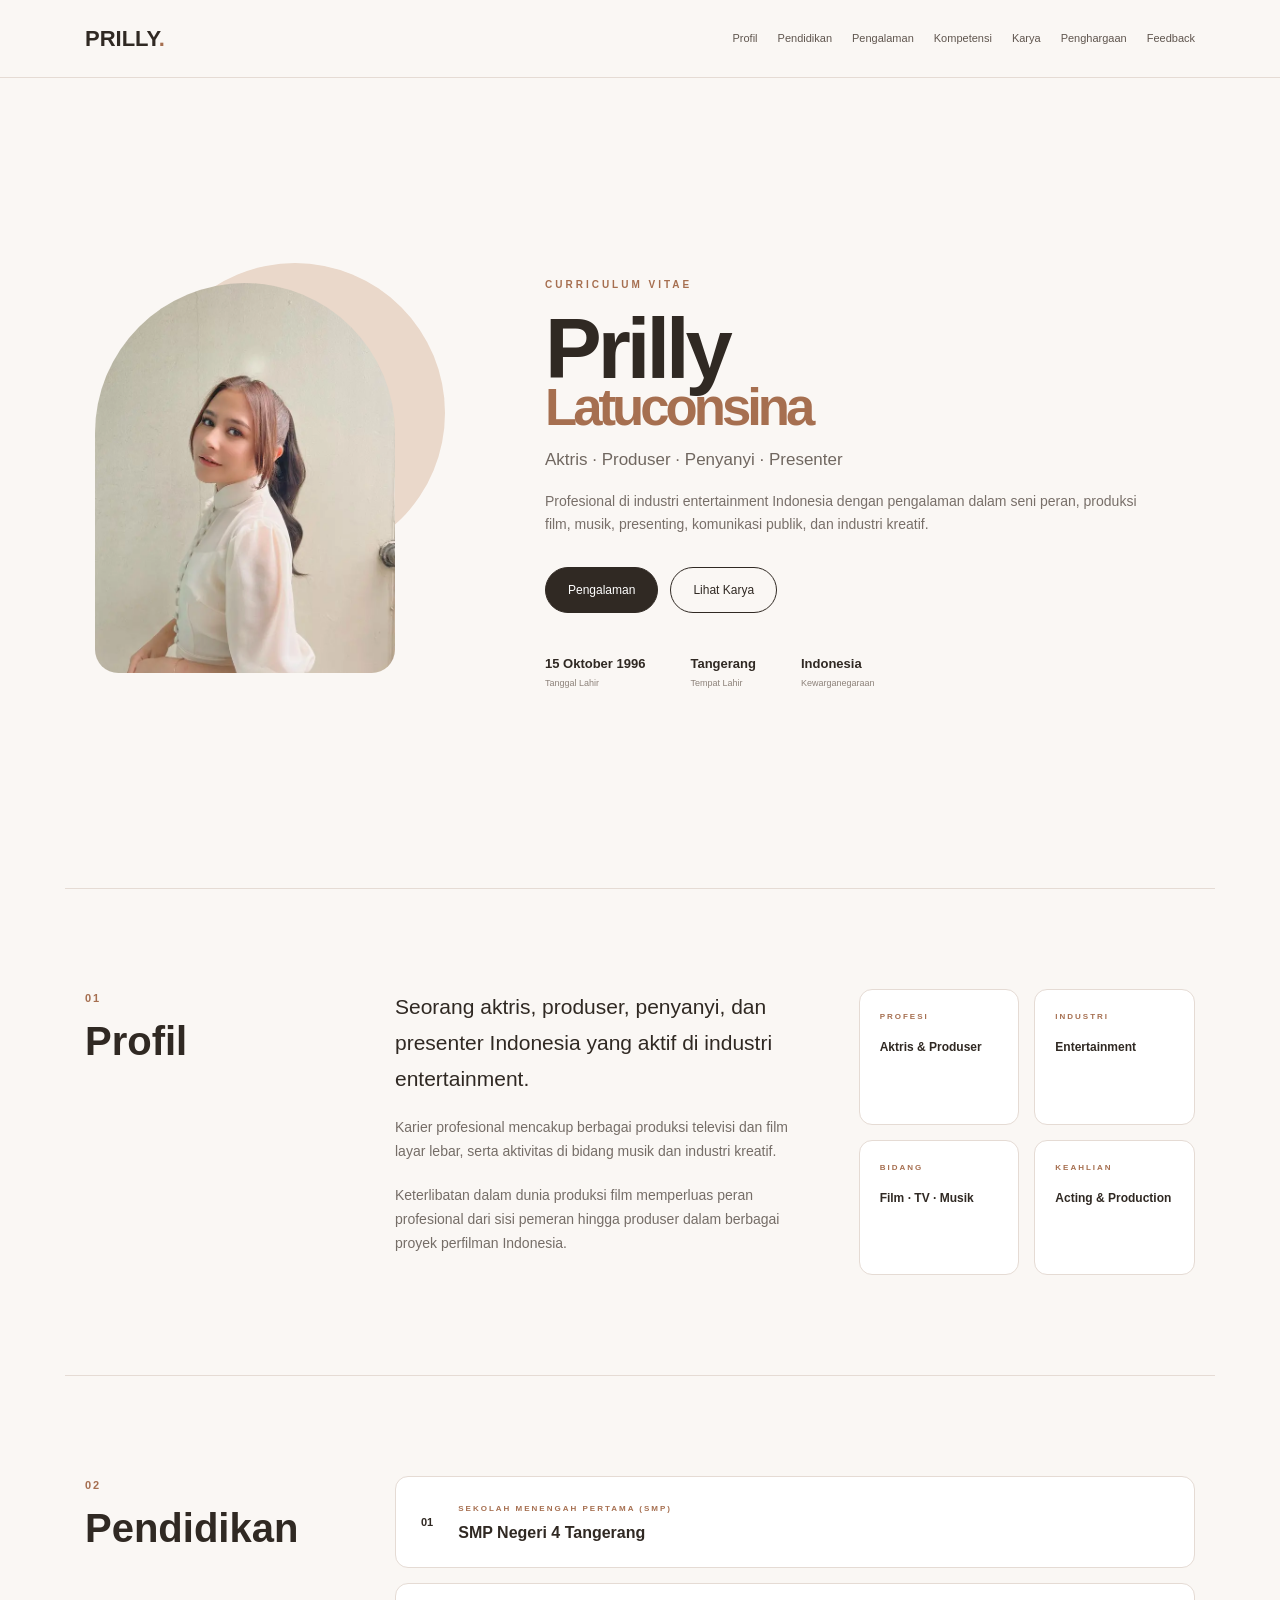
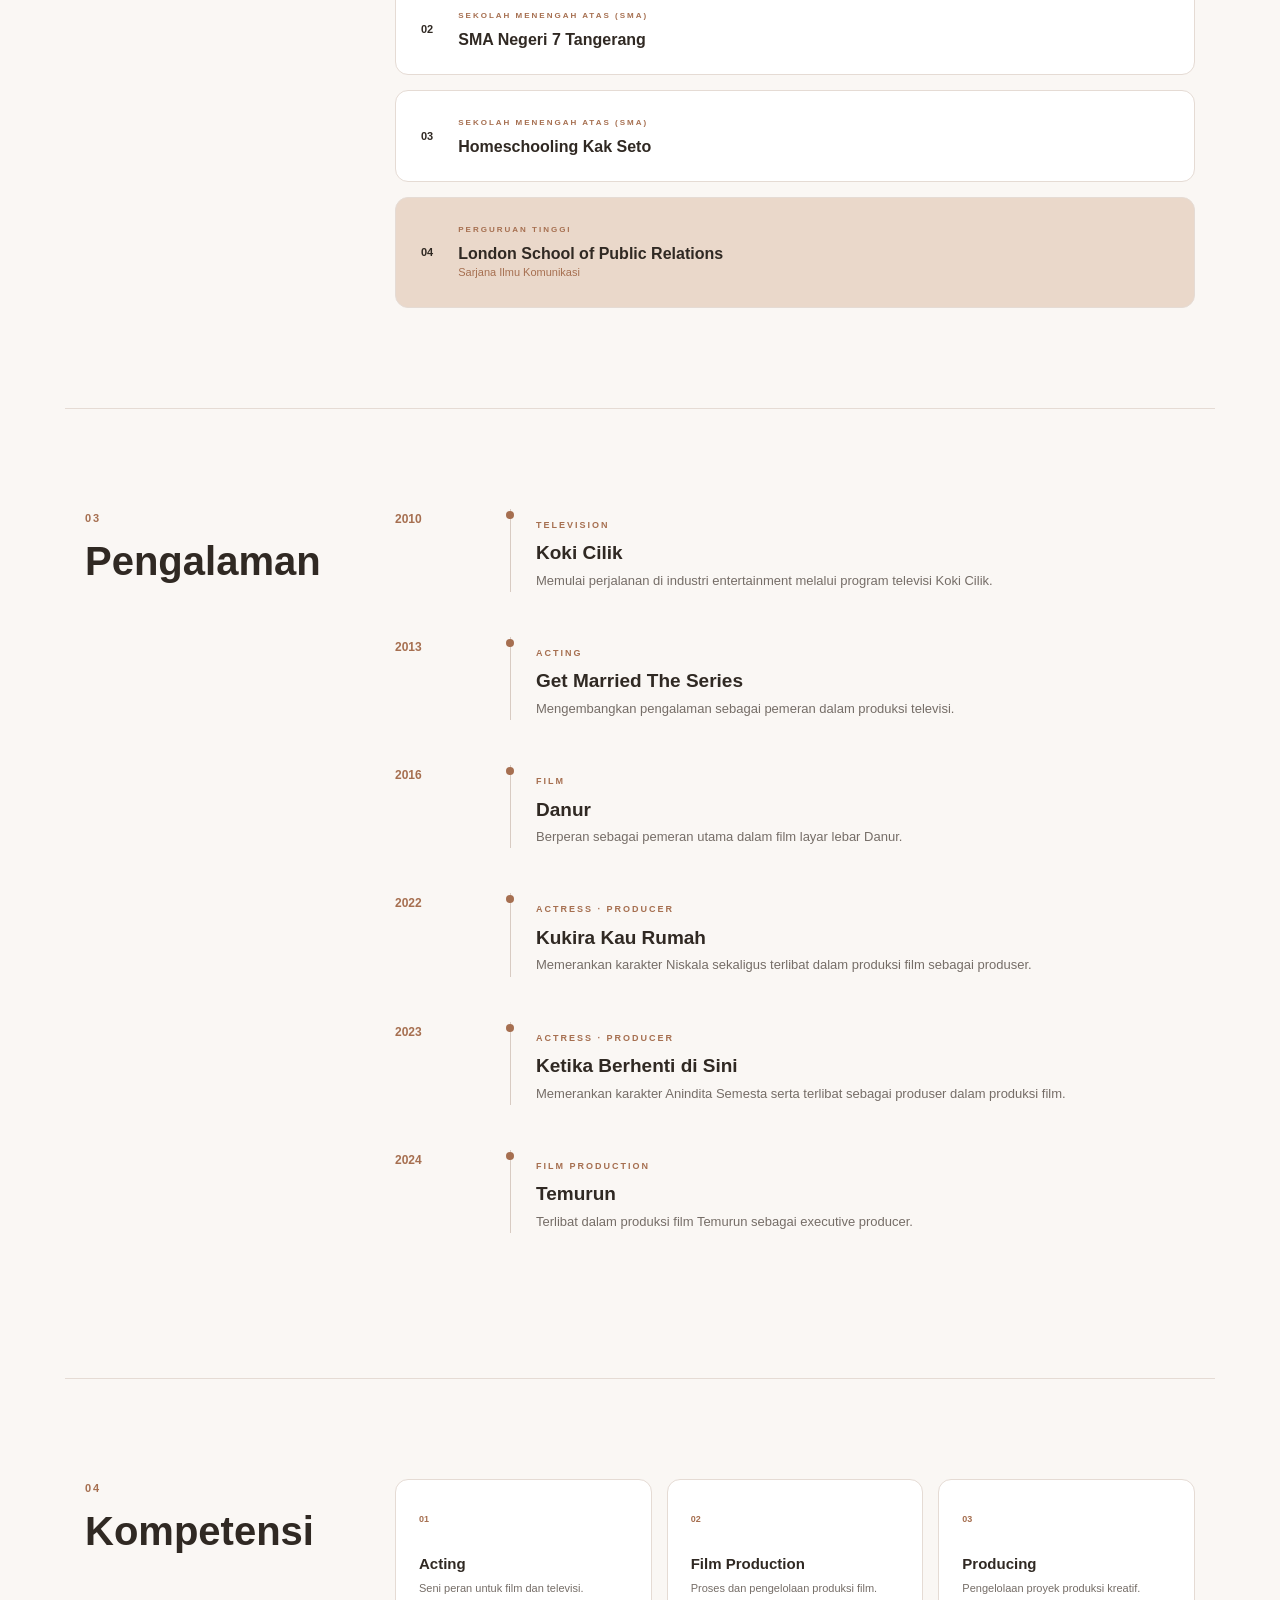
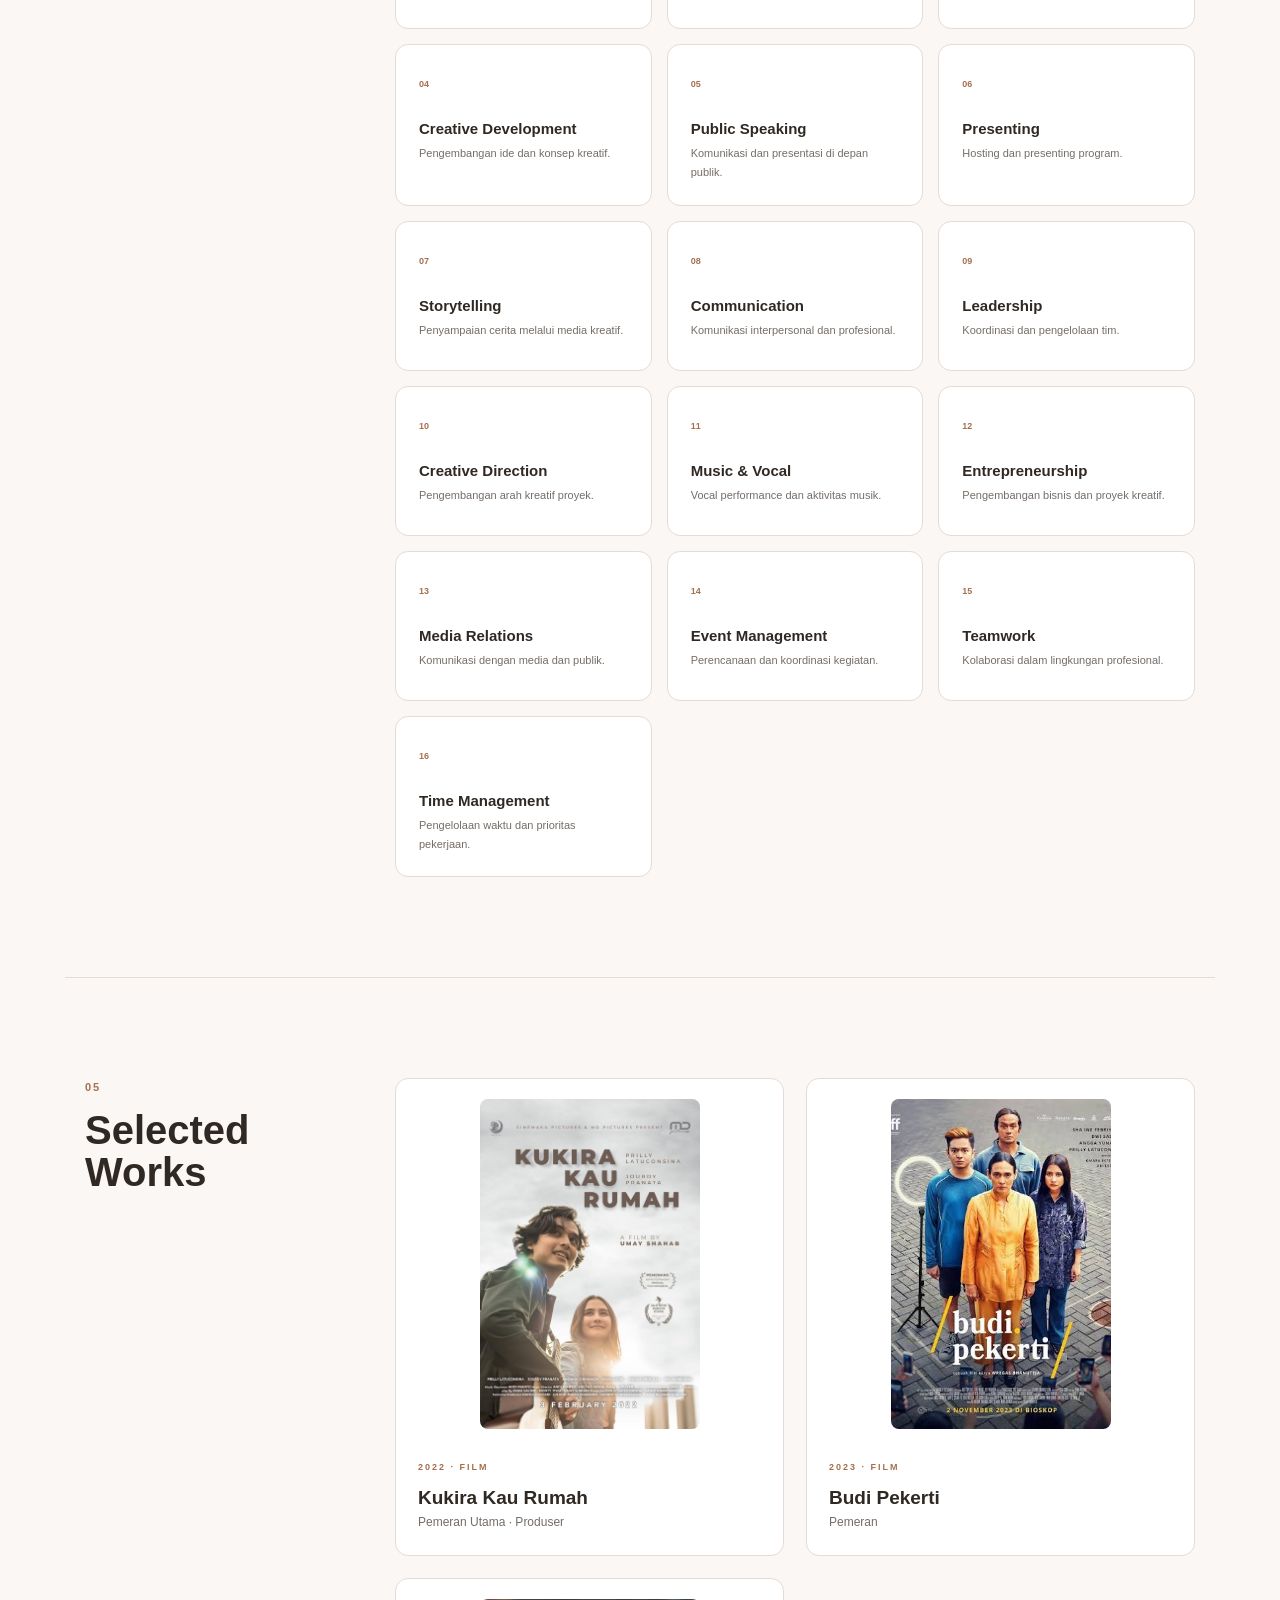
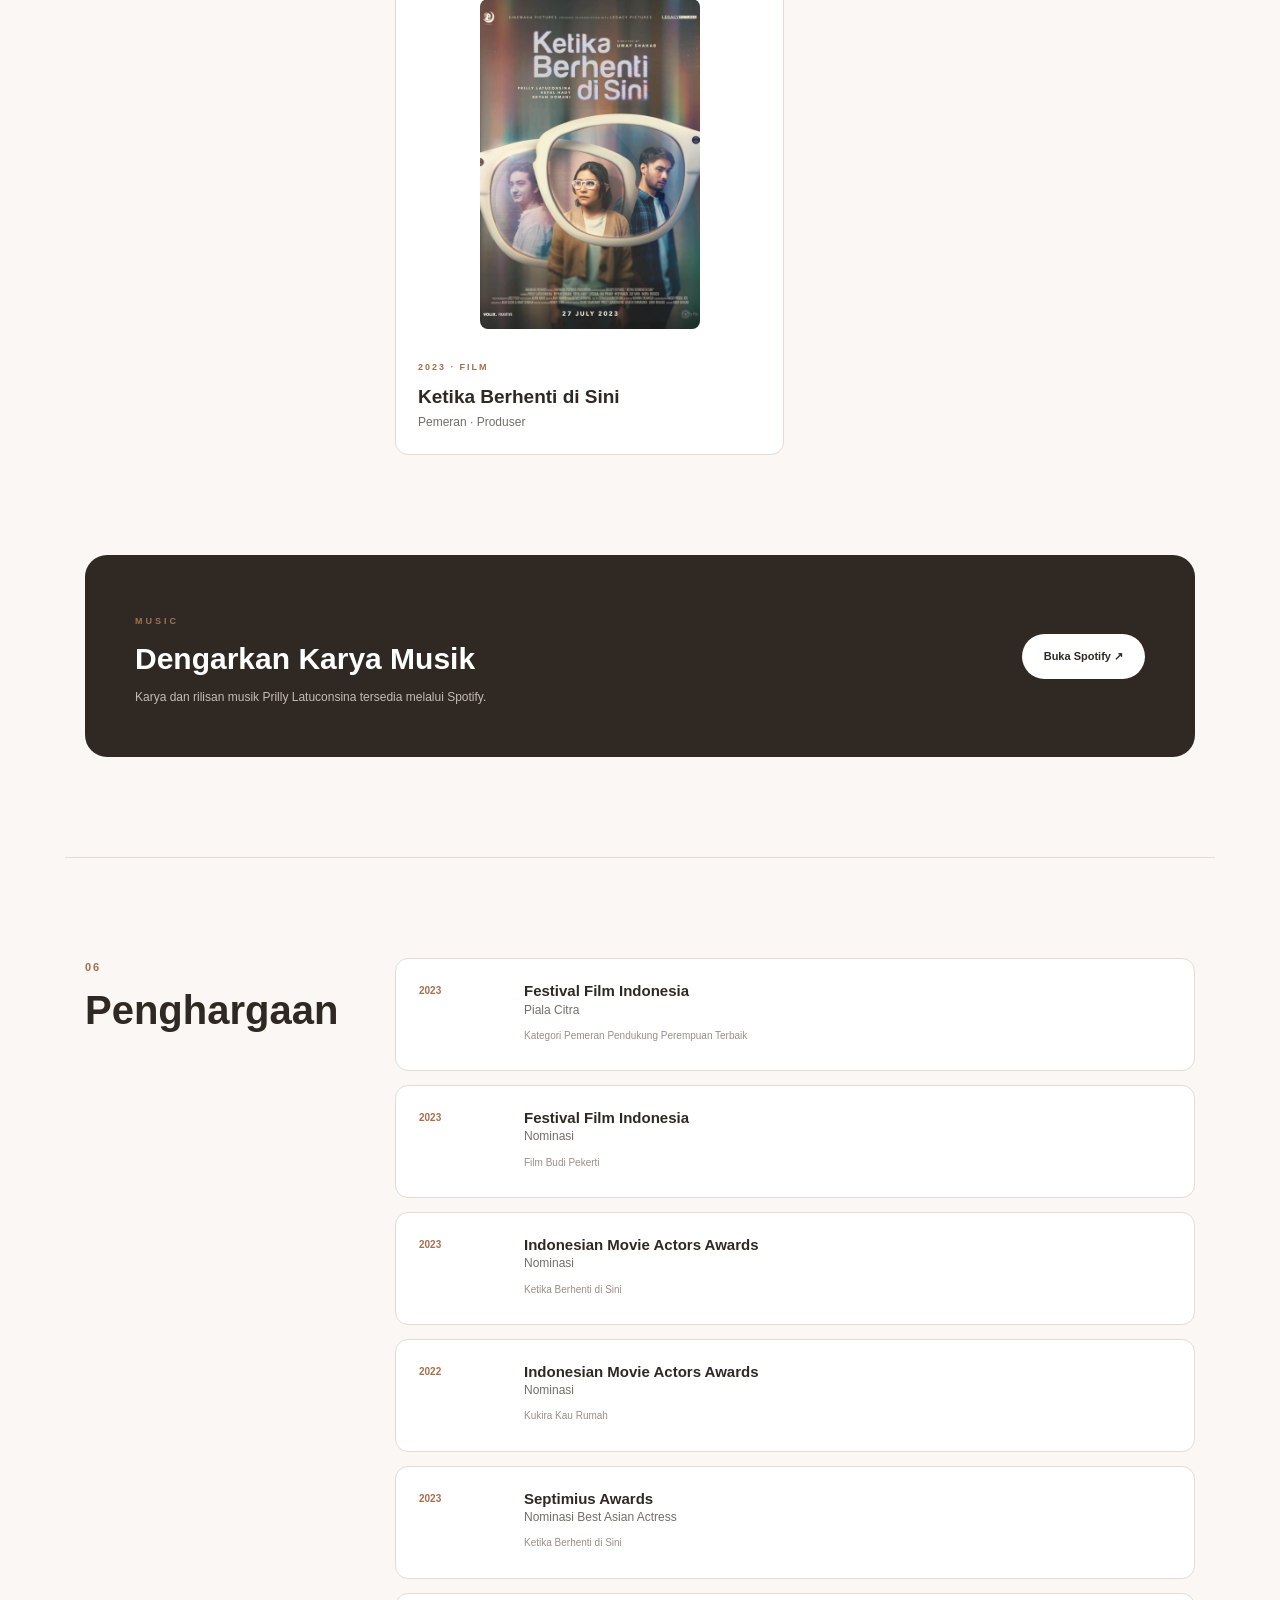
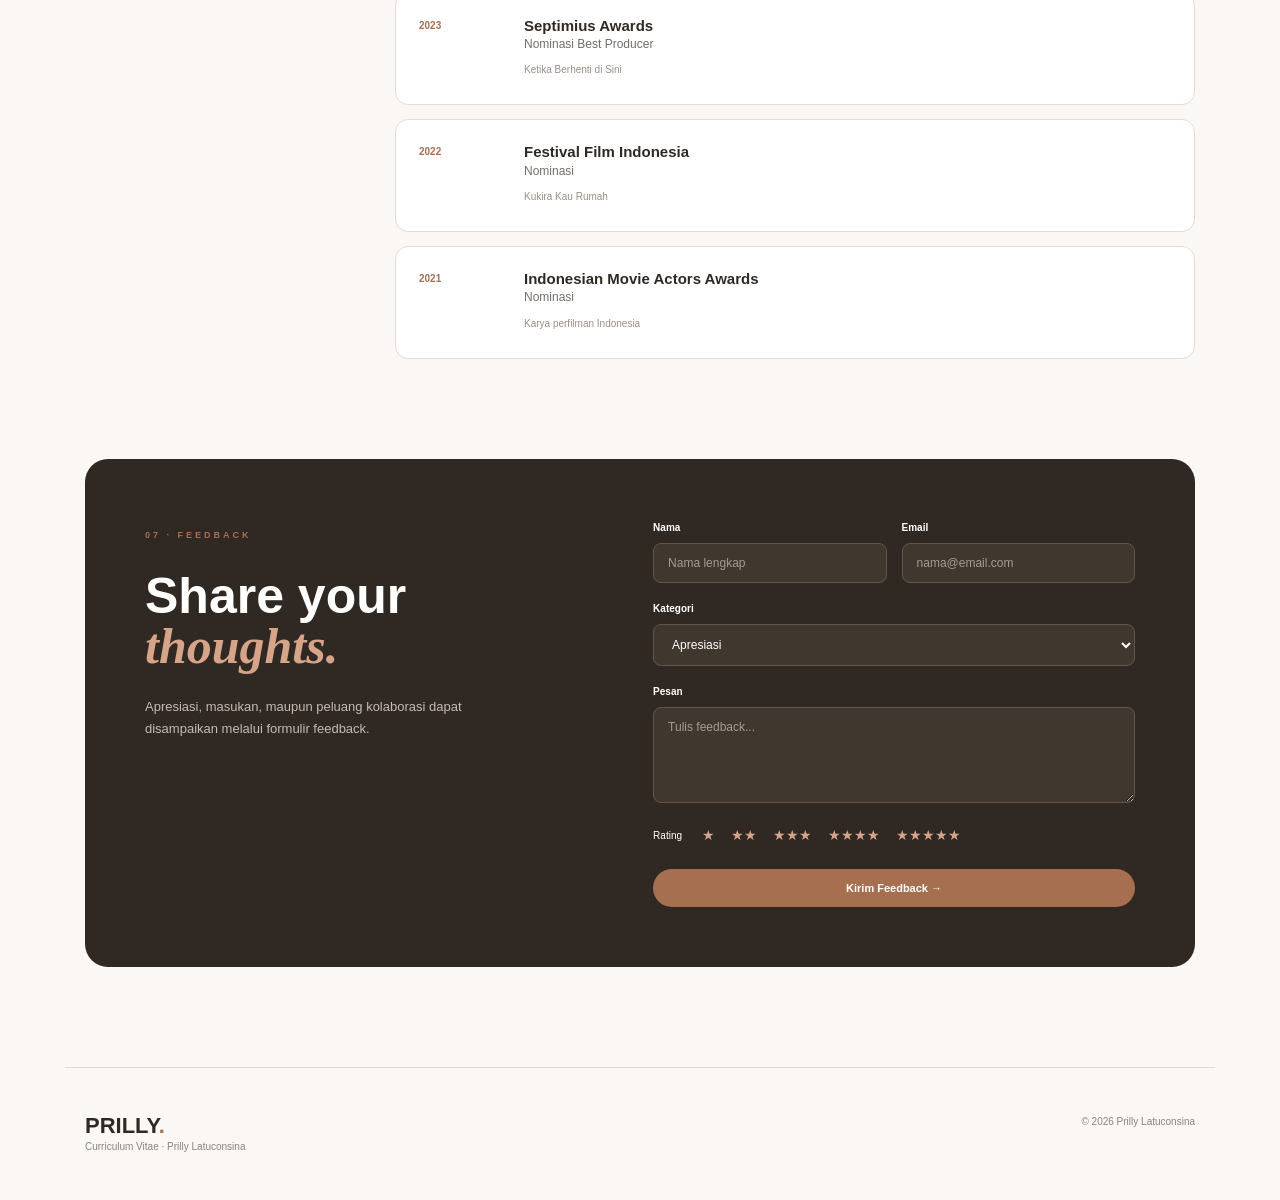
==== commit c5391417: "tambah works page dan rapihin struktur folder" ====
--- a/cv.html
+++ b/cv.html
@@ -4,10 +4,10 @@
     <meta charset="UTF-8">
     <meta name="viewport" content="width=device-width, initial-scale=1.0">
     <title>Prilly Latuconsina - CV</title>
-    <link rel="stylesheet" href="style.css">
+    <link rel="stylesheet" href="styles.css">
 </head>
 
-<body>
+<body class="page-cv">
 
 <header>
     <nav>
@@ -32,7 +32,7 @@
 
     <div class="hero-photo">
         <div class="circle"></div>
-        <img src="prilly.jpg" alt="Prilly Latuconsina">
+        <img src="assets/prilly.jpg" alt="Prilly Latuconsina">
     </div>
 
     <div class="hero-content">
@@ -311,7 +311,7 @@
     <div class="works">
 
         <div class="work">
-            <img src="kukira-kau-rumah.jpg" alt="Poster Kukira Kau Rumah">
+            <img src="assets/kukira-kau-rumah.jpg" alt="Poster Kukira Kau Rumah">
 
             <div>
                 <span>2022 · FILM</span>
@@ -321,7 +321,7 @@
         </div>
 
         <div class="work">
-            <img src="budi-pekerti.jpg" alt="Poster Budi Pekerti">
+            <img src="assets/budi-pekerti.jpg" alt="Poster Budi Pekerti">
 
             <div>
                 <span>2023 · FILM</span>
@@ -331,7 +331,7 @@
         </div>
 
         <div class="work">
-            <img src="ketika-berhenti-di-sini.jpg" alt="Poster Ketika Berhenti di Sini">
+            <img src="assets/ketika-berhenti-di-sini.jpg" alt="Poster Ketika Berhenti di Sini">
 
             <div>
                 <span>2023 · FILM</span>
--- a/styles.css
+++ b/styles.css
@@ -0,0 +1,1755 @@
+/* ==========================================================================
+   styles.css — Tema gabungan C10
+   Gabungan dari style.css (CV) + styleindex.css (Index) + style Works.
+   Dipakai oleh: index.html (.page-index), cv.html (.page-cv),
+                 works.html (.page-works)
+   Struktur folder: assets/ index.html cv.html works.html styles.css README.md
+   ========================================================================== */
+
+/* ---------- 1. Design tokens (satu tema) ---------- */
+:root {
+  /* palet utama — menyatukan #faf7f4 (cv) & #ece3d3 (index) */
+  --bg: #faf7f4;
+  --paper: #ece3d3;
+  --paper-soft: #e1d4bc;
+  --surface: #ffffff;
+  --ink: #302923;
+  --ink-soft: #33291f;
+  --muted: #756d67;
+  --muted-warm: #8a7d68;
+  --muted-on-dark: #cabfa9;
+  --cream: #f3ead9;
+  --accent: #a66f50;
+  --accent-hover: #c28c6c;
+  --accent-2: #d9973f;
+  --accent-deep: #b1603f;
+  --accent-soft: #ead8ca;
+  --dark: #302923;
+  --dark-2: #46392c;
+  --border: #e5dbd4;
+  --shadow: 0 15px 30px rgba(48, 41, 35, 0.12);
+  --shadow-lg: 0 18px 35px rgba(48, 41, 35, 0.15);
+  --radius: 20px;
+  --radius-sm: 13px;
+
+  /* alias untuk works.html (jangan dihapus — dipakai inline style) */
+  --color-background: var(--bg);
+  --color-foreground: var(--ink);
+  --color-muted: var(--muted);
+  --color-border: var(--border);
+  --color-primary: var(--accent);
+  --color-primary-lighten: var(--accent-hover);
+}
+
+/* ---------- 2. Base / reset ---------- */
+* {
+  margin: 0;
+  padding: 0;
+  box-sizing: border-box;
+}
+
+html {
+  scroll-behavior: smooth;
+}
+
+body {
+  font-family: "Work Sans", Arial, sans-serif;
+  background-color: var(--bg);
+  color: var(--ink);
+  line-height: 1.7;
+  overflow-x: hidden;
+}
+
+h1,
+h2,
+h3 {
+  font-family: "Playfair Display", Georgia, serif;
+  font-weight: 700;
+  line-height: 1.15;
+}
+
+/* CV memakai Arial heading tegak; index memakai serif italic di hero saja */
+.page-cv h1,
+.page-cv h2,
+.page-cv h3 {
+  font-family: Arial, sans-serif;
+}
+
+a {
+  text-decoration: none;
+  color: inherit;
+}
+
+img {
+  display: block;
+  max-width: 100%;
+}
+
+.container {
+  max-width: 1150px;
+  margin: 0 auto;
+  padding: 0 20px;
+}
+
+/* ---------- 3. Buttons (dipakai semua halaman) ---------- */
+.btn {
+  display: inline-block;
+  padding: 12px 22px;
+  border-radius: 30px;
+  font-size: 12px;
+  font-weight: bold;
+  border: 1px solid var(--ink);
+  transition: 0.3s ease;
+  cursor: pointer;
+}
+
+.btn-primary {
+  color: #fff;
+  background: var(--ink);
+  border-color: var(--ink);
+}
+
+.btn-primary:hover {
+  color: #fff;
+  background: var(--accent);
+  border-color: var(--accent);
+  transform: translateY(-3px);
+}
+
+.btn-outline {
+  color: var(--ink);
+  background: transparent;
+  border-color: var(--ink);
+}
+
+.btn-outline:hover {
+  color: #fff;
+  background: var(--accent);
+  border-color: var(--accent);
+  transform: translateY(-3px);
+}
+
+.btn-line {
+  display: inline-block;
+  margin-top: 16px;
+  padding: 12px 24px;
+  background: linear-gradient(135deg, var(--accent-deep), var(--accent-2));
+  color: var(--cream);
+  border-radius: 14px;
+  font-weight: 600;
+  transition: opacity 0.15s ease;
+}
+
+.btn-line:hover {
+  opacity: 0.88;
+}
+
+.btn-line.on-dark {
+  background: linear-gradient(135deg, var(--cream), #e4d8c2);
+  color: var(--dark);
+}
+
+.btn-line.on-dark:hover {
+  opacity: 0.9;
+}
+
+/* tombol ala CV (.buttons a) */
+.buttons {
+  margin-top: 30px;
+  display: flex;
+  gap: 12px;
+}
+
+.buttons a {
+  padding: 12px 22px;
+  border-radius: 30px;
+  font-size: 12px;
+  border: 1px solid var(--ink);
+  transition: 0.3s;
+}
+
+.buttons a:first-child {
+  color: #fff;
+  background: var(--ink);
+}
+
+.buttons a:hover {
+  color: #fff;
+  background: var(--accent);
+  border-color: var(--accent);
+  transform: translateY(-3px);
+}
+
+/* ---------- 4. Header / Navbar gabungan ---------- */
+/* Catatan: hanya pembungkus navigasi yang sticky.
+   Hero landing (header.hero) harus static agar tidak menumpuk section bawah. */
+header {
+  position: static;
+}
+
+.page-cv header,
+.page-works header {
+  position: sticky;
+  top: 0;
+  z-index: 10;
+  background: rgba(250, 247, 244, 0.96);
+  backdrop-filter: blur(8px);
+  border-bottom: 1px solid var(--border);
+}
+
+.page-index header.hero {
+  position: relative;
+  z-index: 1;
+  border-bottom: none;
+}
+
+nav,
+.navbar {
+  max-width: 1150px;
+  margin: 0 auto;
+  padding: 20px;
+  display: flex;
+  justify-content: space-between;
+  align-items: center;
+  gap: 16px;
+}
+
+.page-index header.site-header {
+  position: sticky;
+  top: 0;
+  z-index: 20;
+  background: linear-gradient(180deg, var(--dark), var(--dark-2));
+}
+
+/* navbar index = tata letak sama dengan works (logo kiri, link kanan) */
+.page-index .navbar {
+  max-width: 1150px;
+  justify-content: space-between;
+  padding: 20px;
+  background: transparent;
+  position: static;
+}
+
+/* grup link: .menu (cv) / .nav-links (index) / .links (works) */
+.menu,
+.nav-links,
+.links {
+  display: flex;
+  gap: 20px;
+  flex-wrap: wrap;
+  justify-content: center;
+  align-items: center;
+}
+
+.page-index .nav-links {
+  gap: 20px;
+  font-size: 0.9rem;
+  font-weight: 500;
+  color: var(--muted-on-dark);
+}
+
+.page-index .nav-links a.active {
+  color: var(--cream);
+  font-weight: 700;
+}
+
+.page-index .title {
+  font-family: "Playfair Display", serif;
+  font-size: 1.25rem;
+  font-weight: 700;
+  color: var(--cream);
+}
+
+.page-index .title span {
+  color: var(--accent-2);
+}
+
+.page-index .toggle {
+  border-color: rgba(243, 234, 217, 0.25);
+}
+
+.page-index .toggle::before {
+  color: var(--cream);
+}
+
+.page-cv .menu a {
+  font-size: 11px;
+  color: #5f554e;
+  transition: 0.2s;
+}
+
+.page-works .links a {
+  font-size: 0.9rem;
+  color: var(--muted);
+  font-weight: 500;
+  transition: 0.2s;
+}
+
+.page-index .nav-links a:hover,
+.page-cv .menu a:hover,
+.page-works .links a:hover {
+  color: var(--accent);
+}
+
+.page-works .links a.active {
+  color: var(--ink);
+  font-weight: 700;
+}
+
+/* logo: .logo (cv) / .title (works) */
+.logo {
+  font-size: 22px;
+  font-weight: bold;
+  font-family: Arial, sans-serif;
+}
+
+.page-works .title {
+  font-family: "Playfair Display", serif;
+  font-size: 1.25rem;
+  font-weight: 700;
+  color: var(--ink);
+}
+
+.logo span,
+.page-cv span,
+.page-works .title span {
+  color: var(--accent);
+}
+
+/* hamburger (works.html, native checkbox) */
+.toggle {
+  display: none;
+  width: 40px;
+  height: 40px;
+  border: 1px solid var(--border);
+  border-radius: 10px;
+  cursor: pointer;
+  position: relative;
+  flex-shrink: 0;
+}
+
+.toggle::before {
+  content: "☰";
+  position: absolute;
+  inset: 0;
+  display: flex;
+  align-items: center;
+  justify-content: center;
+  font-size: 18px;
+  color: var(--ink);
+}
+
+#menu-toggle {
+  display: none;
+}
+
+#menu-toggle:checked ~ .toggle::before {
+  content: "✕";
+}
+
+#menu-toggle:checked ~ .links,
+#menu-toggle:checked ~ .nav-links {
+  display: flex;
+}
+
+/* ==========================================================================
+   5. PAGE-INDEX (dari styleindex.css)
+   ========================================================================== */
+.page-index {
+  background-color: var(--paper);
+  color: var(--ink-soft);
+}
+
+.page-index .paragraph {
+  color: var(--muted-warm);
+  max-width: 560px;
+  margin-bottom: 20px;
+}
+
+.page-index .paragraph.light {
+  color: var(--muted-on-dark);
+  margin-bottom: 24px;
+}
+
+.page-index .section {
+  padding: 80px 24px;
+  max-width: 980px;
+  margin: 0 auto;
+}
+
+.page-index .section-alt {
+  background: linear-gradient(180deg, var(--paper-soft) 0%, #d8c9ab 100%);
+  max-width: 100%;
+}
+
+.page-index .section-alt > * {
+  max-width: 980px;
+  margin-left: auto;
+  margin-right: auto;
+}
+
+.page-index .about-text .btn-line,
+.page-index .sinemaku-text .btn-line {
+  margin-top: 4px;
+}
+
+.page-index .hero {
+  background: linear-gradient(180deg, var(--dark) 0%, var(--dark-2) 55%, var(--paper) 100%);
+  color: var(--cream);
+  padding: 100px 32px 90px 32px;
+  position: relative;
+  z-index: 1;
+}
+
+/* pastikan section di bawah hero tidak tertimpa saat anchor / scroll */
+.page-index .section,
+.page-index footer {
+  position: relative;
+  z-index: 2;
+}
+
+.page-index .section,
+.page-index footer[id] {
+  scroll-margin-top: 80px;
+}
+
+.page-index .hero-inner {
+  max-width: 980px;
+  margin: 0 auto;
+}
+
+.page-index .issue-line {
+  text-transform: uppercase;
+  letter-spacing: 0.12em;
+  font-size: 12px;
+  color: var(--muted-on-dark);
+  margin-bottom: 20px;
+}
+
+.page-index .hero h1 {
+  font-size: 68px;
+  line-height: 1.08;
+  font-style: italic;
+  color: var(--cream);
+}
+
+.page-index .hero-text {
+  margin-top: 20px;
+  max-width: 480px;
+  color: var(--muted-on-dark);
+}
+
+.page-index .about-box {
+  display: grid;
+  grid-template-columns: 0.85fr 1.15fr;
+  gap: 48px;
+  align-items: start;
+}
+
+.page-index .about-photo {
+  background-color: var(--paper-soft);
+  border-radius: var(--radius);
+  height: 400px;
+  box-shadow: 0 18px 36px rgba(51, 41, 31, 0.1);
+}
+
+.page-index .about-photo img {
+  width: 100%;
+  height: 100%;
+  object-fit: cover;
+  border-radius: var(--radius);
+}
+
+.page-index .about-text h2,
+.page-index .section-title {
+  margin-bottom: 28px;
+}
+
+.page-index .section-title {
+  margin-bottom: 32px;
+}
+
+.page-index .timeline {
+  list-style: none;
+  padding: 0;
+}
+
+.page-index .timeline-row {
+  display: flex;
+  gap: 28px;
+  padding: 24px 28px;
+  background: linear-gradient(160deg, var(--paper) 0%, #f4ecdd 100%);
+  border-radius: var(--radius);
+  margin-bottom: 16px;
+  box-shadow: 0 10px 24px rgba(51, 41, 31, 0.06);
+}
+
+.page-index .timeline-row:last-child {
+  margin-bottom: 0;
+}
+
+.page-index .timeline-year {
+  flex: 0 0 150px;
+  font-weight: 600;
+  color: var(--accent-deep);
+  font-size: 14px;
+}
+
+.page-index .timeline-body h3 {
+  font-size: 19px;
+  margin-bottom: 8px;
+}
+
+.page-index .timeline-body p {
+  color: var(--muted-warm);
+  max-width: 520px;
+}
+
+.page-index .sinemaku-content {
+  display: grid;
+  grid-template-columns: 1fr 280px;
+  gap: 32px;
+  align-items: center;
+}
+
+.page-index .sinemaku-text h2 {
+  margin-bottom: 28px;
+}
+
+.page-index .sinemaku-text .paragraph {
+  margin-bottom: 20px;
+}
+
+.page-index .sinemaku-img-box {
+  width: 100%;
+  height: 280px;
+  display: flex;
+  justify-content: center;
+  align-items: center;
+  padding: 15px;
+}
+
+.page-index .sinemaku-img-box img {
+  width: 100%;
+  height: 100%;
+  object-fit: contain;
+  border-radius: 8px;
+}
+
+.page-index footer {
+  background: linear-gradient(180deg, var(--paper) 0%, var(--dark-2) 10%, var(--dark) 100%);
+  color: var(--cream);
+  padding: 80px 24px 32px;
+}
+
+.page-index .footer-inner {
+  max-width: 980px;
+  margin: 0 auto;
+}
+
+.page-index .footer-inner h2 {
+  margin-bottom: 20px;
+}
+
+.page-index .contact-list {
+  display: flex;
+  flex-wrap: wrap;
+  gap: 12px;
+  margin-bottom: 36px;
+  font-weight: 500;
+}
+
+.page-index .contact-list a {
+  background-color: rgba(243, 234, 217, 0.08);
+  padding: 10px 18px;
+  border-radius: 999px;
+  font-size: 14px;
+  color: var(--cream);
+}
+
+.page-index .contact-list a:hover {
+  background: linear-gradient(135deg, var(--accent-deep), var(--accent-2));
+}
+
+.page-index .copyright {
+  color: var(--muted-on-dark);
+  font-size: 13px;
+  padding-top: 20px;
+  border-top: 1px solid rgba(243, 234, 217, 0.12);
+}
+
+/* ==========================================================================
+   6. PAGE-CV (dari style.css, di-scope agar tidak bocor)
+   ========================================================================== */
+.page-cv .hero {
+  max-width: 1150px;
+  min-height: 90vh;
+  margin: auto;
+  padding: 80px 20px;
+  display: flex;
+  align-items: center;
+  gap: 100px;
+}
+
+.page-cv .hero-photo {
+  width: 360px;
+  height: 440px;
+  position: relative;
+  flex-shrink: 0;
+  transition: 0.3s ease;
+}
+
+.page-cv .hero-photo img {
+  width: 300px;
+  height: 390px;
+  position: absolute;
+  top: 20px;
+  left: 10px;
+  z-index: 2;
+  object-fit: cover;
+  border-radius: 160px 160px 25px 25px;
+}
+
+.page-cv .circle {
+  width: 300px;
+  height: 300px;
+  position: absolute;
+  top: 0;
+  right: 0;
+  background: var(--accent-soft);
+  border-radius: 50%;
+}
+
+.page-cv .hero-photo:hover {
+  transform: translateY(-8px) scale(1.02);
+}
+
+.page-cv .hero-content {
+  max-width: 620px;
+}
+
+.page-cv .label {
+  color: var(--accent);
+  font-size: 10px;
+  letter-spacing: 3px;
+  font-weight: bold;
+}
+
+.page-cv .hero h1 {
+  margin: 20px 0;
+  font-size: 85px;
+  line-height: 0.85;
+  letter-spacing: -4px;
+}
+
+.page-cv .hero h1 span {
+  display: block;
+  font-size: 0.62em;
+  color: var(--accent);
+}
+
+.page-cv .hero h2 {
+  color: #706760;
+  font-size: 17px;
+  font-weight: normal;
+}
+
+.page-cv .hero-content > p:not(.label) {
+  margin-top: 20px;
+  color: #786f69;
+  font-size: 14px;
+}
+
+.page-cv .data {
+  margin-top: 40px;
+  display: flex;
+  gap: 45px;
+}
+
+.page-cv .data div {
+  display: flex;
+  flex-direction: column;
+}
+
+.page-cv .data b {
+  font-size: 13px;
+}
+
+.page-cv .data small {
+  color: #8d827a;
+  font-size: 9px;
+}
+
+.page-cv .section {
+  max-width: 1150px;
+  margin: auto;
+  padding: 100px 20px;
+  display: grid;
+  grid-template-columns: 240px minmax(0, 1fr);
+  gap: 70px;
+  border-top: 1px solid var(--border);
+}
+
+.page-cv .title span {
+  display: block;
+  margin-bottom: 12px;
+  font-size: 11px;
+  font-weight: bold;
+  letter-spacing: 2px;
+  color: var(--accent);
+}
+
+.page-cv .title h2 {
+  font-size: 40px;
+  line-height: 1.05;
+}
+
+.page-cv .profile {
+  display: grid;
+  grid-template-columns: 1.2fr 1fr;
+  gap: 60px;
+}
+
+.page-cv .profile p {
+  margin-bottom: 20px;
+  color: var(--muted);
+  font-size: 14px;
+}
+
+.page-cv .profile .big {
+  color: var(--ink);
+  font-size: 21px;
+}
+
+.page-cv .facts {
+  display: grid;
+  grid-template-columns: 1fr 1fr;
+  gap: 15px;
+}
+
+.page-cv .facts div {
+  padding: 20px;
+  background: var(--surface);
+  border: 1px solid var(--border);
+  border-radius: var(--radius-sm);
+  transition: 0.3s ease;
+}
+
+.page-cv .facts div:hover {
+  transform: translateY(-8px);
+  box-shadow: var(--shadow);
+  border-color: var(--accent-hover);
+}
+
+.page-cv .facts span {
+  display: block;
+  margin-bottom: 8px;
+  font-size: 8px;
+  letter-spacing: 2px;
+  font-weight: bold;
+  color: var(--accent);
+}
+
+.page-cv .facts b {
+  font-size: 12px;
+}
+
+.page-cv .education {
+  display: flex;
+  flex-direction: column;
+  gap: 15px;
+}
+
+.page-cv .education-item {
+  padding: 25px;
+  display: flex;
+  align-items: center;
+  gap: 25px;
+  background: var(--surface);
+  border: 1px solid var(--border);
+  border-radius: var(--radius-sm);
+  transition: 0.3s ease;
+}
+
+.page-cv .education-item:hover {
+  transform: translateX(8px);
+  box-shadow: var(--shadow);
+  border-color: var(--accent-hover);
+}
+
+.page-cv .education-item.active {
+  background: var(--accent-soft);
+}
+
+.page-cv .education-item strong {
+  font-size: 11px;
+}
+
+.page-cv .education-item span {
+  display: block;
+  margin-bottom: 8px;
+  font-size: 8px;
+  letter-spacing: 2px;
+  font-weight: bold;
+  color: var(--accent);
+}
+
+.page-cv .education-item h3 {
+  font-size: 16px;
+}
+
+.page-cv .education-item p {
+  color: var(--accent);
+  font-size: 11px;
+}
+
+.page-cv .timeline {
+  display: flex;
+  flex-direction: column;
+}
+
+.page-cv .experience {
+  display: grid;
+  grid-template-columns: 90px 1px minmax(0, 1fr);
+  gap: 25px;
+  padding-bottom: 45px;
+}
+
+.page-cv .experience > b {
+  color: var(--accent);
+  font-size: 12px;
+}
+
+.page-cv .experience > i {
+  width: 1px;
+  background: #d8cbc2;
+  position: relative;
+}
+
+.page-cv .experience > i::before {
+  content: "";
+  width: 8px;
+  height: 8px;
+  position: absolute;
+  top: 2px;
+  left: -4px;
+  background: var(--accent);
+  border-radius: 50%;
+}
+
+.page-cv .experience span {
+  font-size: 9px;
+  letter-spacing: 2px;
+  font-weight: bold;
+  color: var(--accent);
+}
+
+.page-cv .experience h3 {
+  margin: 6px 0;
+  font-size: 19px;
+}
+
+.page-cv .experience p {
+  color: var(--muted);
+  font-size: 13px;
+}
+
+.page-cv .skills {
+  display: grid;
+  grid-template-columns: repeat(3, 1fr);
+  gap: 15px;
+}
+
+.page-cv .skills div {
+  min-height: 150px;
+  padding: 23px;
+  background: var(--surface);
+  border: 1px solid var(--border);
+  border-radius: var(--radius-sm);
+  transition: 0.3s ease;
+}
+
+.page-cv .skills div:hover {
+  transform: translateY(-8px);
+  box-shadow: var(--shadow);
+  border-color: var(--accent-hover);
+}
+
+.page-cv .skills span {
+  font-size: 9px;
+  font-weight: bold;
+  color: var(--accent);
+}
+
+.page-cv .skills h3 {
+  margin: 25px 0 7px;
+  font-size: 15px;
+}
+
+.page-cv .skills p {
+  color: var(--muted);
+  font-size: 11px;
+}
+
+.page-cv .works {
+  display: grid;
+  grid-template-columns: 1fr 1fr;
+  gap: 22px;
+}
+
+.page-cv .work {
+  overflow: hidden;
+  background: var(--surface);
+  border: 1px solid var(--border);
+  border-radius: var(--radius-sm);
+  transition: 0.3s ease;
+}
+
+.page-cv .work:hover {
+  transform: translateY(-8px);
+  box-shadow: var(--shadow-lg);
+  border-color: var(--accent-hover);
+}
+
+.page-cv .work img {
+  width: 220px;
+  height: 330px;
+  margin: 20px auto 0;
+  object-fit: cover;
+  border-radius: 8px;
+  transition: 0.3s ease;
+}
+
+.page-cv .work:hover img {
+  transform: scale(1.03);
+}
+
+.page-cv .work div {
+  padding: 22px;
+}
+
+.page-cv .work span {
+  font-size: 9px;
+  letter-spacing: 2px;
+  font-weight: bold;
+  color: var(--accent);
+}
+
+.page-cv .work h3 {
+  margin: 8px 0 4px;
+  font-size: 19px;
+}
+
+.page-cv .work p {
+  color: var(--muted);
+  font-size: 12px;
+}
+
+.page-cv .music {
+  max-width: 1110px;
+  margin: 0 auto 100px;
+  padding: 50px;
+  display: flex;
+  align-items: center;
+  justify-content: space-between;
+  gap: 30px;
+  color: #fff;
+  background: var(--dark);
+  border-radius: 22px;
+  transition: 0.3s ease;
+}
+
+.page-cv .music:hover {
+  transform: translateY(-8px);
+  box-shadow: var(--shadow-lg);
+}
+
+.page-cv .music span {
+  font-size: 9px;
+  letter-spacing: 3px;
+  font-weight: bold;
+  color: var(--accent);
+}
+
+.page-cv .music h2 {
+  margin: 10px 0;
+  font-size: 30px;
+}
+
+.page-cv .music p {
+  color: #c5bbb4;
+  font-size: 12px;
+}
+
+.page-cv .music a {
+  padding: 13px 22px;
+  flex-shrink: 0;
+  color: var(--ink);
+  background: #fff;
+  border-radius: 30px;
+  font-size: 11px;
+  font-weight: bold;
+  transition: 0.3s ease;
+}
+
+.page-cv .music a:hover {
+  color: #fff;
+  background: var(--accent);
+  transform: scale(1.05);
+}
+
+.page-cv .awards {
+  display: flex;
+  flex-direction: column;
+  gap: 14px;
+}
+
+.page-cv .awards > div {
+  padding: 23px;
+  display: grid;
+  grid-template-columns: 80px minmax(0, 1fr);
+  gap: 25px;
+  background: var(--surface);
+  border: 1px solid var(--border);
+  border-radius: var(--radius-sm);
+  transition: 0.3s ease;
+}
+
+.page-cv .awards > div:hover {
+  transform: translateX(8px);
+  box-shadow: var(--shadow);
+  border-color: var(--accent-hover);
+}
+
+.page-cv .awards > div > span {
+  font-size: 10px;
+  font-weight: bold;
+  color: var(--accent);
+}
+
+.page-cv .awards h3 {
+  font-size: 15px;
+}
+
+.page-cv .awards p {
+  color: var(--muted);
+  font-size: 12px;
+}
+
+.page-cv .awards small {
+  color: #9a8e86;
+  font-size: 10px;
+}
+
+.page-cv .feedback {
+  max-width: 1110px;
+  margin: 0 auto 100px;
+  padding: 60px;
+  display: grid;
+  grid-template-columns: minmax(0, 1fr) minmax(0, 1.1fr);
+  gap: 70px;
+  color: #fff;
+  background: var(--dark);
+  border-radius: 23px;
+  overflow: hidden;
+  transition: 0.3s ease;
+}
+
+.page-cv .feedback:hover {
+  transform: translateY(-8px);
+  box-shadow: 0 20px 45px rgba(48, 41, 35, 0.18);
+}
+
+.page-cv .feedback-text {
+  min-width: 0;
+}
+
+.page-cv .feedback-text > span {
+  font-size: 9px;
+  letter-spacing: 3px;
+  font-weight: bold;
+  color: var(--accent);
+}
+
+.page-cv .feedback-text h2 {
+  margin: 25px 0;
+  font-size: 50px;
+  line-height: 1;
+}
+
+.page-cv .feedback-text em {
+  color: #d6a488;
+  font-family: Georgia, serif;
+}
+
+.page-cv .feedback-text p {
+  max-width: 390px;
+  color: #c5bbb4;
+  font-size: 13px;
+}
+
+.page-cv form {
+  width: 100%;
+  min-width: 0;
+  display: flex;
+  flex-direction: column;
+  gap: 17px;
+}
+
+.page-cv .input-row {
+  width: 100%;
+  display: grid;
+  grid-template-columns: 1fr 1fr;
+  gap: 15px;
+}
+
+.page-cv .input-group {
+  width: 100%;
+  min-width: 0;
+  display: flex;
+  flex-direction: column;
+  gap: 7px;
+}
+
+.page-cv .input-group label {
+  font-size: 10px;
+  font-weight: bold;
+}
+
+.page-cv input,
+.page-cv textarea,
+.page-cv select {
+  width: 100%;
+  max-width: 100%;
+  min-width: 0;
+  padding: 12px 14px;
+  outline: none;
+  color: #fff;
+  background: #40372f;
+  border: 1px solid #62564d;
+  border-radius: 8px;
+  font-size: 12px;
+  font-family: Arial, sans-serif;
+  transition: 0.25s ease;
+}
+
+.page-cv input:hover,
+.page-cv textarea:hover,
+.page-cv select:hover {
+  border-color: #d6a488;
+  transform: scale(1.01);
+}
+
+.page-cv textarea {
+  resize: vertical;
+}
+
+.page-cv input::placeholder,
+.page-cv textarea::placeholder {
+  color: #a79c94;
+}
+
+.page-cv input:focus,
+.page-cv textarea:focus,
+.page-cv select:focus {
+  border-color: #d6a488;
+}
+
+.page-cv .rating {
+  display: flex;
+  align-items: center;
+  gap: 8px;
+  flex-wrap: wrap;
+}
+
+.page-cv .rating > span {
+  margin-right: 8px;
+  color: #fff;
+  font-size: 10px;
+}
+
+.page-cv .rating input {
+  display: none;
+}
+
+.page-cv .rating label {
+  color: #d6a488;
+  font-size: 14px;
+  cursor: pointer;
+  padding: 4px;
+  transition: 0.2s;
+}
+
+.page-cv .rating label:hover {
+  transform: scale(1.1);
+  color: #f2b28f;
+}
+
+.page-cv .rating input:checked + label {
+  color: #f2b28f;
+  transform: scale(1.1);
+}
+
+.page-cv button {
+  width: 100%;
+  padding: 13px;
+  color: #fff;
+  background: var(--accent);
+  border: 0;
+  border-radius: 30px;
+  cursor: pointer;
+  font-size: 11px;
+  font-weight: bold;
+  transition: 0.3s ease;
+}
+
+.page-cv button:hover {
+  background: var(--accent-hover);
+  transform: translateY(-3px);
+}
+
+.page-cv main + footer,
+.page-cv > footer {
+  max-width: 1150px;
+  margin: auto;
+  padding: 45px 20px;
+  display: flex;
+  justify-content: space-between;
+  gap: 30px;
+  border-top: 1px solid var(--border);
+  background: transparent;
+  color: var(--ink);
+}
+
+.page-cv footer h2 {
+  font-size: 22px;
+  font-family: Arial, sans-serif;
+}
+
+.page-cv footer p {
+  color: #8d827a;
+  font-size: 10px;
+}
+
+.page-cv footer span {
+  color: var(--accent);
+}
+
+/* ==========================================================================
+   7. PAGE-WORKS (tema yang sama, style baru untuk works.html)
+   ========================================================================== */
+.page-works {
+  background: var(--bg);
+  color: var(--ink);
+}
+
+.page-works .works-header {
+  text-align: center;
+  padding: 72px 20px 28px;
+  max-width: 760px;
+  margin: 0 auto;
+}
+
+.page-works .works-header .title {
+  font-size: clamp(2.4rem, 5vw, 3.6rem);
+  font-style: italic;
+  line-height: 1.05;
+  margin-bottom: 12px;
+}
+
+.page-works .works-header .subtitle {
+  color: var(--color-muted);
+  font-size: 1.02rem;
+  line-height: 1.6;
+}
+
+.page-works .works-filters {
+  display: flex;
+  flex-wrap: wrap;
+  gap: 10px;
+  justify-content: center;
+  margin: 10px auto 36px;
+  padding: 0 20px;
+}
+
+.page-works .filter-tag {
+  padding: 8px 18px;
+  border-radius: 999px;
+  font-size: 0.75rem;
+  font-weight: 700;
+  letter-spacing: 0.08em;
+  border: 1px solid var(--color-border);
+  background: var(--surface);
+  color: var(--color-muted);
+  cursor: pointer;
+  transition: 0.25s ease;
+}
+
+.page-works .filter-tag:hover {
+  border-color: var(--accent-hover);
+  color: var(--accent);
+  transform: translateY(-2px);
+}
+
+.page-works .filter-tag.active {
+  background: linear-gradient(135deg, var(--accent-deep), var(--accent-2));
+  border-color: transparent;
+  color: var(--cream);
+}
+
+.page-works .works-grid {
+  display: grid;
+  grid-template-columns: repeat(3, 1fr);
+  gap: 24px;
+  padding-bottom: 24px;
+}
+
+.page-works .work-card {
+  background: var(--surface);
+  border: 1px solid var(--color-border);
+  border-radius: var(--radius);
+  overflow: hidden;
+  transition: 0.3s ease;
+  display: flex;
+  flex-direction: column;
+}
+
+.page-works .work-card:hover {
+  transform: translateY(-8px);
+  box-shadow: var(--shadow-lg);
+  border-color: var(--accent-hover);
+}
+
+.page-works .work-thumb {
+  position: relative;
+  aspect-ratio: 4 / 3;
+  overflow: hidden;
+  background: var(--paper);
+}
+
+.page-works .work-thumb img {
+  width: 100%;
+  height: 100%;
+  object-fit: cover;
+  transition: transform 0.4s ease;
+}
+
+.page-works .work-card:hover .work-thumb img {
+  transform: scale(1.05);
+}
+
+.page-works .work-badge {
+  position: absolute;
+  top: 14px;
+  left: 14px;
+  z-index: 2;
+  padding: 6px 14px;
+  border-radius: 999px;
+  font-size: 0.7rem;
+  font-weight: 700;
+  letter-spacing: 0.08em;
+  color: var(--cream);
+  background: linear-gradient(135deg, var(--accent-deep), var(--accent-2));
+  box-shadow: 0 6px 16px rgba(48, 41, 35, 0.25);
+}
+
+.page-works .work-overlay {
+  position: absolute;
+  inset: 0;
+  display: flex;
+  flex-direction: column;
+  justify-content: flex-end;
+  gap: 8px;
+  padding: 22px;
+  background: linear-gradient(180deg, rgba(48, 41, 35, 0) 20%, rgba(48, 41, 35, 0.92) 100%);
+  color: var(--cream);
+  opacity: 0;
+  transition: opacity 0.3s ease;
+}
+
+.page-works .work-card:hover .work-overlay,
+.page-works .work-thumb:focus-within .work-overlay {
+  opacity: 1;
+}
+
+.page-works .overlay-title {
+  font-size: 1.25rem;
+  font-style: italic;
+}
+
+.page-works .overlay-role {
+  font-size: 0.78rem;
+  font-weight: 700;
+  letter-spacing: 0.06em;
+  text-transform: uppercase;
+  color: var(--accent-2);
+}
+
+.page-works .overlay-desc {
+  font-size: 0.85rem;
+  line-height: 1.55;
+  color: var(--cream);
+  display: -webkit-box;
+  -webkit-line-clamp: 3;
+  -webkit-box-orient: vertical;
+  overflow: hidden;
+}
+
+.page-works .work-body {
+  padding: 22px;
+  display: flex;
+  flex-direction: column;
+  gap: 10px;
+  flex: 1;
+}
+
+.page-works .work-meta {
+  display: flex;
+  justify-content: space-between;
+  gap: 12px;
+  font-size: 0.72rem;
+  font-weight: 700;
+  letter-spacing: 0.08em;
+  text-transform: uppercase;
+  color: var(--accent);
+}
+
+.page-works .work-title {
+  font-size: 1.3rem;
+  line-height: 1.25;
+}
+
+.page-works .work-desc {
+  color: var(--color-muted);
+  font-size: 0.92rem;
+  line-height: 1.6;
+  flex: 1;
+}
+
+.page-works .work-footer {
+  display: flex;
+  justify-content: space-between;
+  gap: 12px;
+  flex-wrap: wrap;
+  padding-top: 14px;
+  border-top: 1px solid var(--color-border);
+  font-size: 0.8rem;
+  color: var(--color-muted);
+}
+
+.page-works .footer-nav-bar {
+  display: flex;
+  justify-content: space-between;
+  gap: 16px;
+  flex-wrap: wrap;
+  padding: 28px 4px;
+  border-top: 1px solid var(--color-border);
+  color: var(--color-muted);
+  font-size: 0.85rem;
+}
+
+/* ---------- 8. Responsive gabungan ---------- */
+@media (max-width: 1000px) {
+  .page-cv .hero {
+    gap: 50px;
+  }
+
+  .page-cv .hero h1 {
+    font-size: 65px;
+  }
+
+  .page-cv .section {
+    grid-template-columns: 1fr;
+    gap: 40px;
+  }
+
+  .page-cv .skills {
+    grid-template-columns: 1fr 1fr;
+  }
+
+  .page-works .works-grid {
+    grid-template-columns: repeat(2, 1fr);
+  }
+}
+
+@media (max-width: 860px) {
+  .toggle {
+    display: block;
+  }
+
+  .page-index .nav-links,
+  .page-works .links,
+  .page-cv .menu {
+    display: none;
+    position: absolute;
+    top: 100%;
+    left: 16px;
+    right: 16px;
+    flex-direction: column;
+    align-items: stretch;
+    background: var(--surface);
+    border: 1px solid var(--border);
+    border-radius: 14px;
+    padding: 14px;
+    box-shadow: var(--shadow-lg);
+  }
+
+  .page-index .nav-links {
+    background: var(--dark-2);
+    border-color: rgba(243, 234, 217, 0.15);
+  }
+
+  .page-index .site-header {
+    position: sticky;
+  }
+
+  .page-works header,
+  .page-cv header {
+    position: sticky;
+  }
+
+  .page-index nav,
+  .page-works nav,
+  .page-cv nav {
+    position: relative;
+  }
+}
+
+@media (max-width: 768px) {
+  .page-index .section {
+    padding: 64px 24px;
+  }
+
+  .page-index .hero {
+    padding: 80px 24px 70px;
+  }
+
+  .page-index .hero h1 {
+    font-size: 40px;
+  }
+
+  .page-index .hero-text {
+    margin-top: 20px;
+  }
+
+  .page-index .about-box {
+    grid-template-columns: 1fr;
+    gap: 32px;
+  }
+
+  .page-index .about-photo {
+    height: 260px;
+  }
+
+  .page-index .about-text h2 {
+    margin-bottom: 24px;
+  }
+
+  .page-index .timeline-row {
+    flex-direction: column;
+    gap: 8px;
+    padding: 22px 24px;
+  }
+
+  .page-index .timeline-year {
+    flex: none;
+  }
+
+  .page-index .section-title {
+    margin-bottom: 28px;
+  }
+
+  .page-index .sinemaku-content {
+    display: flex;
+    flex-direction: column;
+  }
+
+  .page-index .sinemaku-text {
+    display: contents;
+  }
+
+  .page-index .sinemaku-text h2 {
+    order: 1;
+    margin-bottom: 20px;
+  }
+
+  .page-index .sinemaku-text .paragraph {
+    order: 2;
+    margin-bottom: 12px;
+  }
+
+  .page-index .sinemaku-img-box {
+    order: 3;
+    height: 180px;
+    margin-top: 0;
+  }
+
+  .page-index .sinemaku-text .btn-line {
+    order: 4;
+    margin-top: 0;
+  }
+
+  .page-index footer {
+    padding: 64px 24px 28px;
+  }
+
+  .page-index .footer-inner h2 {
+    margin-bottom: 16px;
+  }
+
+  .page-index .paragraph.light {
+    margin-bottom: 24px;
+  }
+
+  .page-index .contact-list {
+    gap: 10px;
+    margin-bottom: 28px;
+  }
+
+  .page-index .contact-list a {
+    padding: 9px 16px;
+  }
+
+  .page-index .copyright {
+    padding-top: 16px;
+  }
+
+  .page-works .works-grid {
+    grid-template-columns: 1fr;
+  }
+
+  .page-works .work-overlay {
+    opacity: 1;
+  }
+}
+
+@media (max-width: 700px) {
+  .page-cv nav {
+    gap: 15px;
+  }
+
+  .page-cv .hero {
+    min-height: auto;
+    padding: 60px 20px;
+    flex-direction: column;
+    text-align: center;
+  }
+
+  .page-cv .hero-photo {
+    transform: scale(0.8);
+    margin-bottom: -40px;
+  }
+
+  .page-cv .hero-photo:hover {
+    transform: scale(0.82);
+  }
+
+  .page-cv .hero h1 {
+    font-size: 58px;
+  }
+
+  .page-cv .buttons {
+    justify-content: center;
+    flex-wrap: wrap;
+  }
+
+  .page-cv .data {
+    justify-content: center;
+    gap: 25px;
+    flex-wrap: wrap;
+  }
+
+  .page-cv .section {
+    padding: 70px 20px;
+  }
+
+  .page-cv .profile,
+  .page-cv .facts {
+    grid-template-columns: 1fr;
+  }
+
+  .page-cv .experience {
+    grid-template-columns: 55px 1px minmax(0, 1fr);
+    gap: 15px;
+  }
+
+  .page-cv .skills {
+    grid-template-columns: 1fr;
+  }
+
+  .page-cv .works {
+    grid-template-columns: 1fr;
+  }
+
+  .page-cv .work img {
+    width: 210px;
+    height: 315px;
+  }
+
+  .page-cv .music {
+    width: auto;
+    margin: 0 20px 70px;
+    padding: 35px 25px;
+    flex-direction: column;
+    align-items: flex-start;
+  }
+
+  .page-cv .awards > div {
+    grid-template-columns: 55px minmax(0, 1fr);
+    gap: 15px;
+  }
+
+  .page-cv .feedback {
+    width: auto;
+    max-width: calc(100% - 40px);
+    margin: 0 auto 70px;
+    padding: 40px 25px;
+    grid-template-columns: 1fr;
+    gap: 40px;
+    transform: none;
+  }
+
+  .page-cv .feedback:hover {
+    transform: translateY(-5px);
+  }
+
+  .page-cv .feedback-text h2 {
+    font-size: 40px;
+  }
+
+  .page-cv form {
+    width: 100%;
+    min-width: 0;
+  }
+
+  .page-cv .input-row {
+    grid-template-columns: 1fr;
+  }
+
+  .page-cv .input-group {
+    width: 100%;
+    min-width: 0;
+  }
+
+  .page-cv input,
+  .page-cv textarea,
+  .page-cv select {
+    width: 100%;
+    max-width: 100%;
+  }
+
+  .page-cv .rating {
+    width: 100%;
+    flex-wrap: wrap;
+  }
+
+  .page-cv button {
+    width: 100%;
+  }
+
+  .page-cv main + footer,
+  .page-cv > footer {
+    flex-direction: column;
+    align-items: flex-start;
+  }
+}
